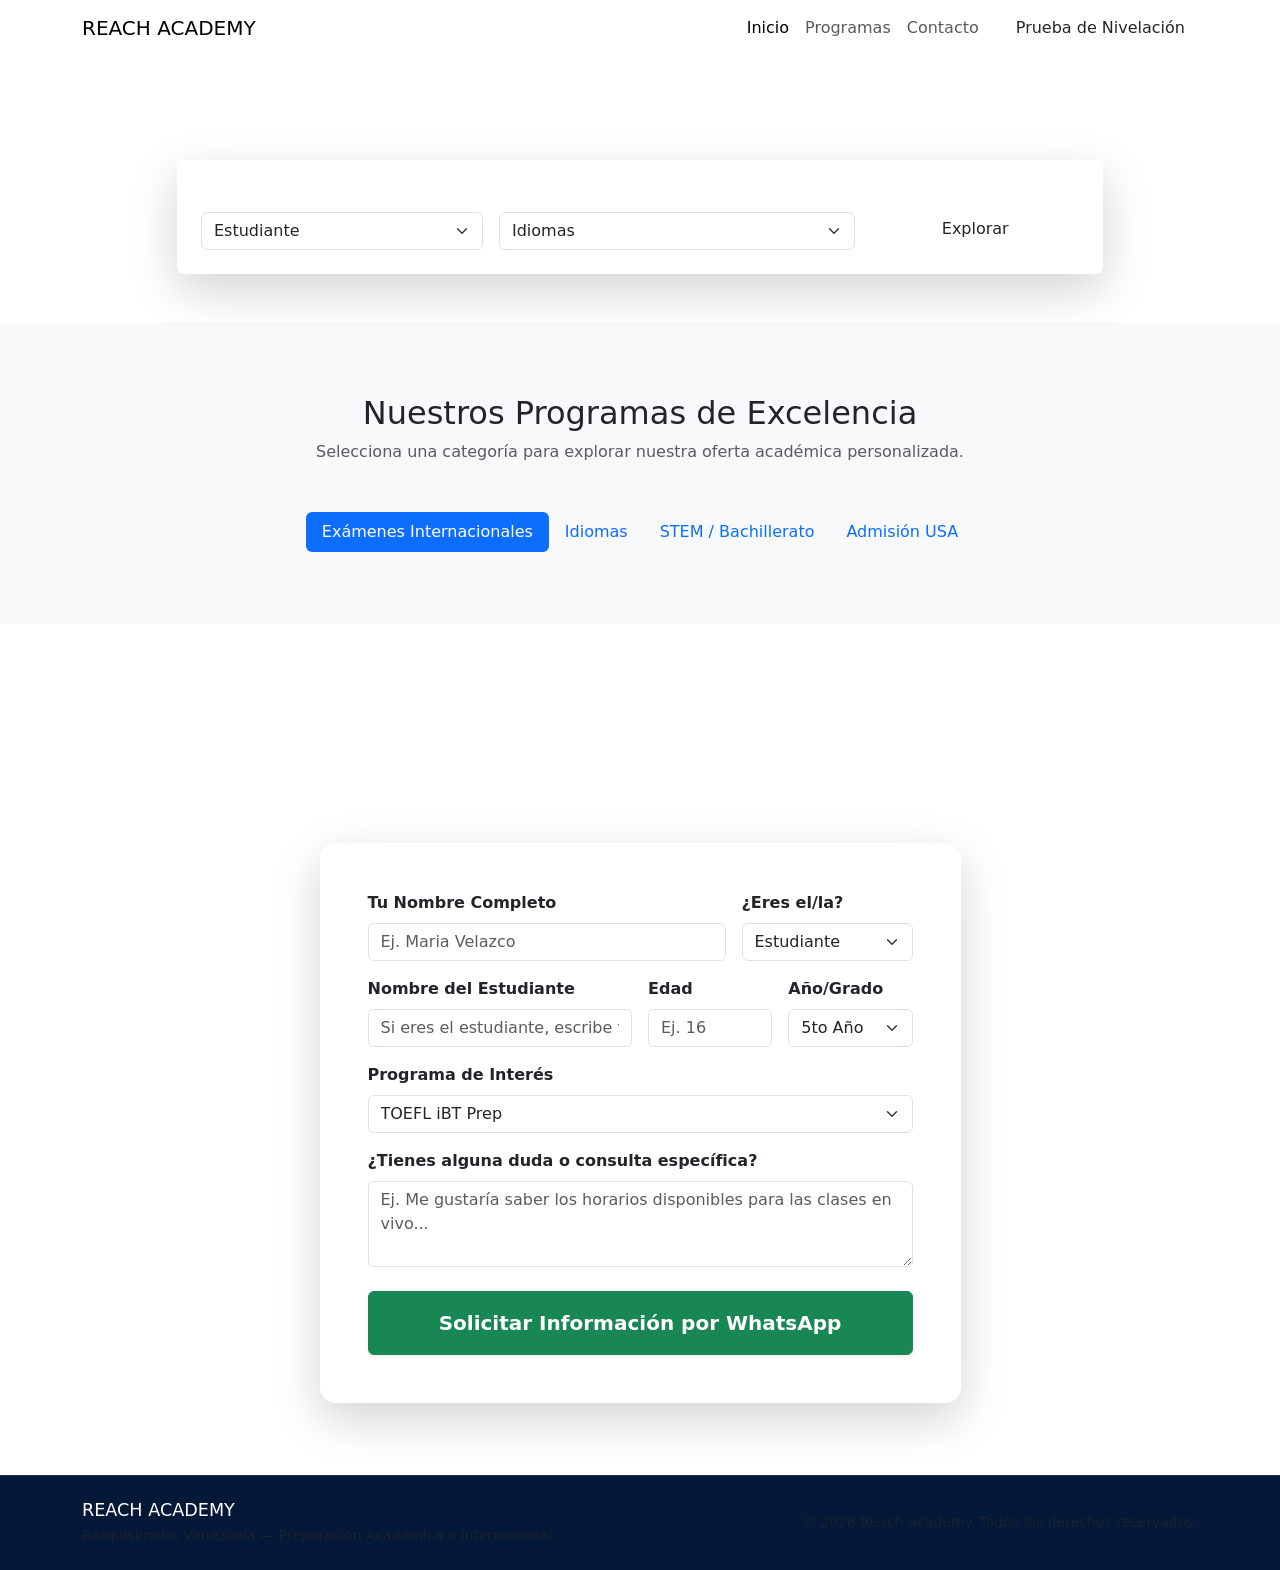
==== index.html @ 70767185 "feat: agrega footer institucional y conexion de formulario a whatsapp" ====
<!DOCTYPE html>
<html lang="es">
<head>
    <meta charset="UTF-8">
    <meta name="viewport" content="width=device-width, initial-scale=1.0">
    <title>Reach Academy | Preparación Académica e Internacional</title>
    
    <!-- Bootstrap -->
    <link href="https://cdn.jsdelivr.net/npm/bootstrap@5.3.2/dist/css/bootstrap.min.css" rel="stylesheet">
    
    <!-- Google Fonts: Cinzel, Inter, Lora -->
    <link rel="preconnect" href="https://fonts.googleapis.com">
    <link rel="preconnect" href="https://fonts.gstatic.com" crossorigin>
    <link href="https://fonts.googleapis.com/css2?family=Cinzel:wght@600;700&family=Inter:wght@400;500;600;700&family=Lora:ital@1&display=swap" rel="stylesheet">
    
    <!-- Estilos -->
    <link rel="stylesheet" href="css/styles.css">
</head>
<body>

    <!-- BARRA DE INICIO -->
    <nav class="navbar navbar-expand-lg fixed-top custom-navbar">
        <div class="container">
            <a class="navbar-brand brand-title" href="#">REACH ACADEMY</a>
            <button class="navbar-toggler" type="button" data-bs-toggle="collapse" data-bs-target="#navbarNav">
                <span class="navbar-toggler-icon"></span>
            </button>
            <div class="collapse navbar-collapse justify-content-end" id="navbarNav">
                <ul class="navbar-nav align-items-center">
                    <li class="nav-item"><a class="nav-link active" href="#inicio">Inicio</a></li>
                    <li class="nav-item"><a class="nav-link" href="#programas">Programas</a></li>
                    <li class="nav-item"><a class="nav-link" href="#contacto">Contacto</a></li>
                    <li class="nav-item ms-lg-3">
                        <a class="btn btn-reach-orange" href="#contacto">Prueba de Nivelación</a>
                    </li>
                </ul>
            </div>
        </div>
    </nav>
    <!-- BARRA DE INICIO FIN -->

    <header id="inicio" class="hero-section d-flex align-items-center justify-content-center text-center text-white">
        <div class="hero-overlay"></div>
        <div class="container position-relative z-1 my-auto py-5">
            <div class="row justify-content-center">
                <div class="col-lg-10">
                    <h1 class="hero-title mb-3">Helping you reach your goals</h1>
                    <p class="hero-subtitle mb-4">Preparación académica e internacional para tu éxito</p>
                    <div class="hero-search-bar p-3 p-md-4 rounded-3 shadow-lg">
                        <form class="row g-3 align-items-center justify-content-center">
                            <div class="col-12 col-md-4">
                                <label class="form-label text-start w-100 mb-1 fw-semibold text-lightSmall">Soy</label>
                                    <select id="selectPerfil" class="form-select custom-select">
                                        <option value="Estudiante" selected>Estudiante</option>
                                        <option value="Representante">Representante</option>
                                    </select>
                            </div>
                            <div class="col-12 col-md-5">
                                <label class="form-label text-start w-100 mb-1 fw-semibold text-lightSmall">y me interesa</label>
                                    <select id="selectInteres" class="form-select custom-select">
                                        <option value="Idiomas" selected>Idiomas</option>
                                        <option value="Tutorías Bachillerato">Tutorías Bachillerato</option>
                                        <option value="Preparación para Exámenes">Preparación para Exámenes</option>
                                        <option value="Admisión Universitaria">Admisión Universitaria</option>
                                    </select>
                            </div>
                            <div class="col-12 col-md-3 d-flex align-items-end">
                                <button type="button" id="btnExplorar" class="btn btn-reach-orange w-100 py-2 mt-md-4">Explorar
                                </button>
                            </div>
                        </form>
                    </div>
                </div>
            </div>
        </div>
    </header>
<!-- SECCIÓN PROGRAMAS Y CURSOS INICIO -->
<section id="programas" class="py-5 bg-light">
    <div class="container py-4">
        
        <!-- Encabezado de la Sección -->
        <div class="text-center mb-5">
            <h2 class="section-title">Nuestros Programas de Excelencia</h2>
            <p class="section-subtitle text-muted">Selecciona una categoría para explorar nuestra oferta académica personalizada.</p>
        </div>

        <!-- BARRA DE PESTAÑAS (TABS ESTILO PRINCETON REVIEW) -->
        <div class="d-flex justify-content-center mb-4">
            <ul class="nav nav-pills custom-tabs" id="programTabs" role="tablist">
                <li class="nav-item" role="presentation">
                    <button class="nav-link active" id="tab-examenes" data-category="examenes" type="button">
                        Exámenes Internacionales
                    </button>
                </li>
                <li class="nav-item" role="presentation">
                    <button class="nav-link" id="tab-idiomas" data-category="idiomas" type="button">
                        Idiomas
                    </button>
                </li>
                <li class="nav-item" role="presentation">
                    <button class="nav-link" id="tab-stem" data-category="stem" type="button">
                        STEM / Bachillerato
                    </button>
                </li>
                <li class="nav-item" role="presentation">
                    <button class="nav-link" id="tab-admisiones" data-category="admisiones" type="button">
                        Admisión USA
                    </button>
                </li>
            </ul>
        </div>
        <!-- FIN BARRA DE PESTAÑAS -->

        <!-- CONTENEDOR DE TARJETAS (CARDS GRID) -->
        <div class="row g-4 justify-content-center" id="coursesContainer">
            <!-- Aquí JavaScript inyectará dinámicamente las tarjetas de cursos -->
        </div>

    </div>
</section>
<!-- SECCIÓN PROGRAMAS Y CURSOS FIN -->
 <!-- SECCIÓN CONTACTO / PRE-INSCRIPCIÓN INICIO -->
<section id="contacto" class="py-5 text-white" style="background-color: var(--reach-navy);">
    <div class="container py-4">
        <div class="row justify-content-center">
            <div class="col-lg-8 text-center mb-4">
                <h2 class="section-title text-white">Solicita tu Prueba de Nivelación</h2>
                <p class="lead opacity-75">Déjanos tus datos y te contactaremos por WhatsApp con todos los detalles de la oferta académica.</p>
            </div>
        </div>

        <div class="row justify-content-center">
            <div class="col-lg-7">
                <form id="whatsappForm" class="p-4 p-md-5 rounded-4 shadow-lg bg-white text-dark">
    <!-- Fila 1: Nombre del Solicitante y Rol -->
    <div class="row g-3 mb-3">
        <div class="col-12 col-md-8">
            <label for="nombreContacto" class="form-label fw-bold">Tu Nombre Completo</label>
            <input type="text" class="form-control" id="nombreContacto" placeholder="Ej. Maria Velazco" required>
        </div>
        <div class="col-12 col-md-4">
            <label for="rolContacto" class="form-label fw-bold">¿Eres el/la?</label>
            <select class="form-select" id="rolContacto" required>
                <option value="Estudiante" selected>Estudiante</option>
                <option value="Representante">Representante</option>
            </select>
        </div>
    </div>

    <!-- Fila 2: Nombre del Estudiante (si aplica), Edad y Año de Bachillerato -->
    <div class="row g-3 mb-3">
        <div class="col-12 col-md-6">
            <label for="nombreEstudiante" class="form-label fw-bold">Nombre del Estudiante</label>
            <input type="text" class="form-control" id="nombreEstudiante" placeholder="Si eres el estudiante, escribe tu nombre de nuevo">
        </div>
        <div class="col-6 col-md-3">
            <label for="edadEstudiante" class="form-label fw-bold">Edad</label>
            <input type="number" class="form-control" id="edadEstudiante" placeholder="Ej. 16" min="10" max="99" required>
        </div>
        <div class="col-6 col-md-3">
            <label for="anoBachillerato" class="form-label fw-bold">Año/Grado</label>
            <select class="form-select" id="anoBachillerato" required>
                <option value="4to Año">4to Año</option>
                <option value="5to Año" selected>5to Año</option>
                <option value="Graduado/a">Graduado/a</option>
                <option value="Otro">Otro</option>
            </select>
        </div>
    </div>

    <!-- Fila 3: Programa de Interés -->
    <div class="mb-3">
        <label for="programaContacto" class="form-label fw-bold">Programa de Interés</label>
        <select class="form-select" id="programaContacto" required>
            <option value="TOEFL iBT Prep">TOEFL iBT Prep</option>
            <option value="Digital SAT Mastery">Digital SAT Mastery</option>
            <option value="Duolingo English Test (DET)">Duolingo English Test (DET)</option>
            <option value="Inglés Académico e Internacional">Inglés Académico e Internacional</option>
            <option value="Tutorías STEM & Bachillerato">Tutorías STEM & Bachillerato</option>
            <option value="Asesoría de Admisión Universitaria USA">Asesoría de Admisión Universitaria USA</option>
        </select>
    </div>

    <!-- Fila 4: Mensaje o Pregunta Adicional -->
    <div class="mb-4">
        <label for="mensajeContacto" class="form-label fw-bold">¿Tienes alguna duda o consulta específica?</label>
        <textarea class="form-control" id="mensajeContacto" rows="3" placeholder="Ej. Me gustaría saber los horarios disponibles para las clases en vivo..."></textarea>
    </div>

    <!-- Botón de Envío -->
    <button type="submit" class="btn btn-success w-100 py-3 fw-bold fs-5 shadow-sm">
        Solicitar Información por WhatsApp
    </button>
</form>
            </div>
        </div>
    </div>
</section>
<!-- SECCIÓN CONTACTO FIN -->
 <!-- FOOTER INICIO -->
<footer class="py-4 text-white text-center" style="background-color: #041838; border-top: 1px solid rgba(255, 255, 255, 0.1);">
    <div class="container">
        <div class="row align-items-center">
            <div class="col-md-6 text-md-start mb-3 mb-md-0">
                <h5 class="brand-title mb-1" style="font-size: 1.1rem;">REACH ACADEMY</h5>
                <p class="small text-muted mb-0">Barquisimeto, Venezuela — Preparación Académica e Internacional.</p>
            </div>
            <div class="col-md-6 text-md-end">
                <p class="small text-muted mb-0">&copy; 2026 Reach Academy. Todos los derechos reservados.</p>
            </div>
        </div>
    </div>
</footer>
<!-- FOOTER FIN -->
 
    <script src="https://cdn.jsdelivr.net/npm/bootstrap@5.3.2/dist/js/bootstrap.bundle.min.js"></script>
    <script src="js/data.js"></script>
</body>
</html>
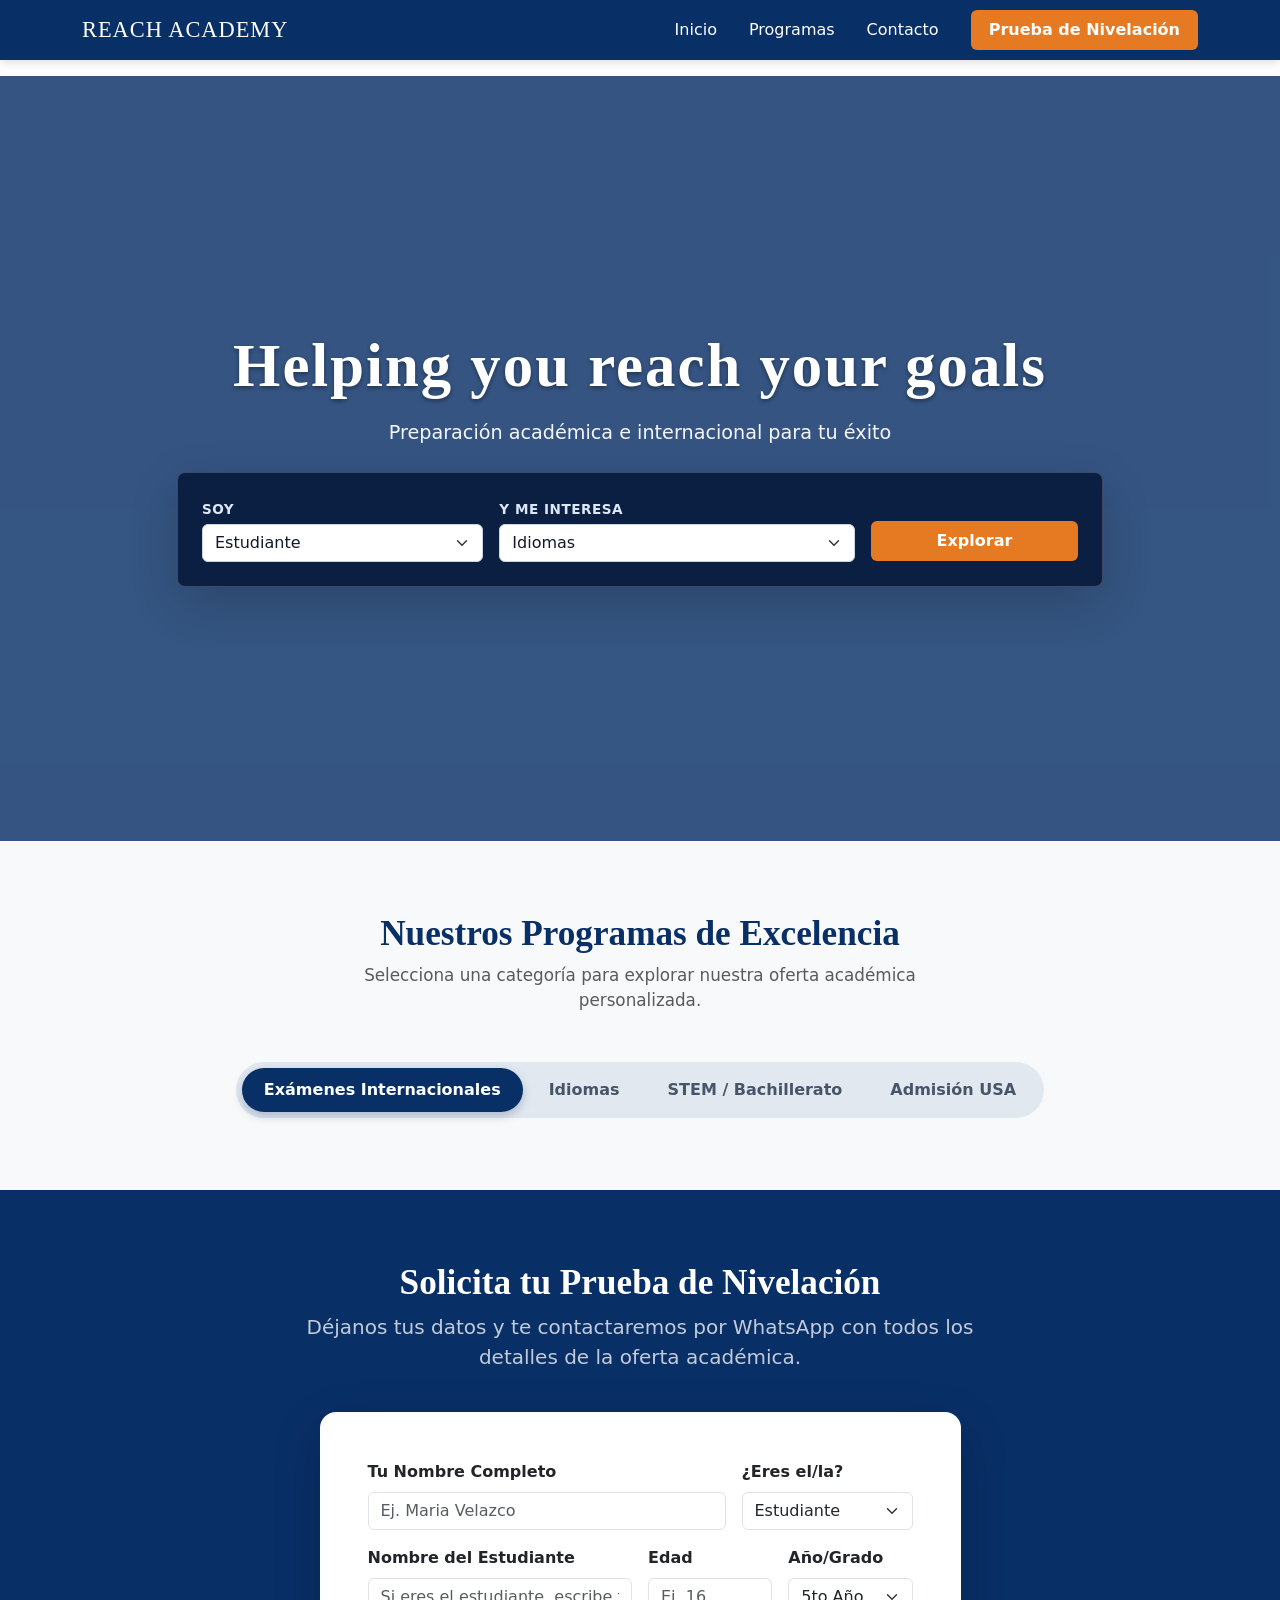
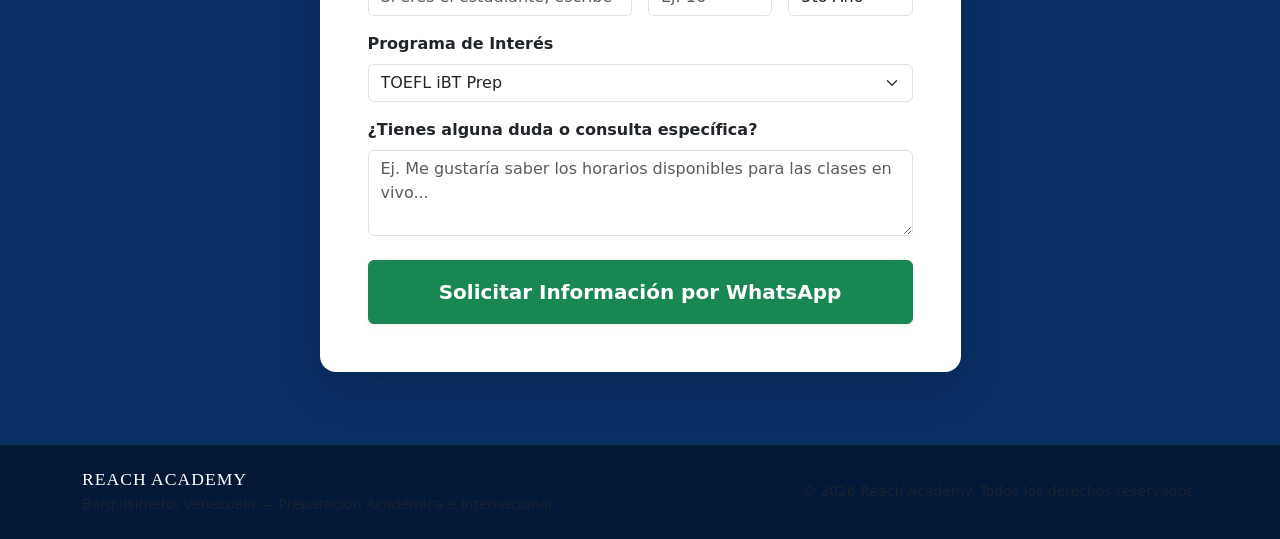
==== commit 818a6381: "fix: corrige ruta relativa de styles.css para github pages" ====
--- a/index.html
+++ b/index.html
@@ -14,7 +14,7 @@
     <link href="https://fonts.googleapis.com/css2?family=Cinzel:wght@600;700&family=Inter:wght@400;500;600;700&family=Lora:ital@1&display=swap" rel="stylesheet">
     
     <!-- Estilos -->
-    <link rel="stylesheet" href="css/styles.css">
+    <link rel="stylesheet" href="CSS/styles.css">
 </head>
 <body>
 
--- a/CSS/styles.css
+++ b/CSS/styles.css
@@ -0,0 +1,198 @@
+/* VARIABLES GLOBALES Y PALETA OFICIAL */
+:root {
+    --reach-navy: #092F67;
+    --reach-orange: #E67A22;
+    --reach-teal: #147E8B;
+    --reach-gold: #E0A526;
+    --bg-warm: #FAF6EF;
+    
+    --font-display: 'Cinzel', 'Times New Roman', serif;
+    --font-body: 'Inter', system-ui, sans-serif;
+    --font-accent: 'Lora', Georgia, serif;
+}
+
+body {
+    font-family: var(--font-body);
+    color: #111827;
+    background-color: #FFFFFF;
+    padding-top: 76px; /* Para desfasar el navbar fijo */
+}
+
+/* NAVBAR CUSTOM */
+.custom-navbar {
+    background-color: var(--reach-navy);
+    box-shadow: 0 2px 10px rgba(0,0,0,0.15);
+}
+
+.brand-title {
+    font-family: var(--font-display);
+    color: #FFFFFF !important;
+    font-size: 1.4rem;
+    letter-spacing: 1px;
+}
+
+.custom-navbar .nav-link {
+    color: #FFFFFF !important;
+    font-weight: 500;
+    margin: 0 8px;
+}
+
+.btn-reach-orange {
+    background-color: var(--reach-orange);
+    color: #FFFFFF;
+    font-weight: 600;
+    border: none;
+    padding: 8px 18px;
+    border-radius: 6px;
+    transition: background 0.3s ease;
+}
+
+.btn-reach-orange:hover {
+    background-color: #C56411;
+    color: #FFFFFF;
+}
+/* Contenedor principal con la imagen de fondo */
+.hero-section {
+    position: relative;
+    min-height: 85vh; /* Ocupa el 85% de la altura de la pantalla */
+    background: url('https://images.unsplash.com/photo-1541339907198-e08756dedf3f?q=80&w=1920') no-repeat center center/cover;
+    padding: 60px 0;
+}
+
+/* Capa azul translúcida para que resalte el texto */
+.hero-overlay {
+    position: absolute;
+    top: 0;
+    left: 0;
+    width: 100%;
+    height: 100%;
+    background: rgba(9, 47, 103, 0.82); /* Navy oficial (#092F67) con opacidad */
+    z-index: 0;
+}
+
+/* Estilos del Título Principal */
+.hero-title {
+    font-family: var(--font-display); /* Aplica la fuente Cinzel */
+    font-size: clamp(2.2rem, 5vw, 3.8rem);
+    font-weight: 700;
+    letter-spacing: 2px;
+    text-shadow: 0 2px 4px rgba(0,0,0,0.4);
+}
+
+/* Estilos del Subtítulo */
+.hero-subtitle {
+    font-size: 1.2rem;
+    max-width: 750px;
+    margin-left: auto;
+    margin-right: auto;
+    opacity: 0.95;
+}
+
+/* Caja de la barra flotante estilo UVA */
+.hero-search-bar {
+    background-color: rgba(6, 26, 58, 0.9); /* Azul marino muy oscuro */
+    border: 1px solid rgba(255, 255, 255, 0.2);
+    backdrop-filter: blur(8px); /* Efecto de cristal esmerilado */
+}
+
+/* Textos pequeños sobre los selectores */
+.text-lightSmall {
+    font-size: 0.85rem;
+    color: #DCE8F8;
+    text-transform: uppercase;
+    letter-spacing: 0.5px;
+}
+
+/* Selectores desplegables personalizados */
+.custom-select {
+    background-color: #FFFFFF;
+    border: 1px solid #CBD5E1;
+    color: #111827;
+    font-weight: 500;
+}
+
+.custom-select:focus {
+    border-color: var(--reach-orange);
+    box-shadow: 0 0 0 0.25rem rgba(230, 122, 34, 0.25);
+}
+/*ESTILOS PARA SECCION DE PROGRAMAS Y CURSOS*/
+.section-title {
+    font-family: var(--font-display);
+    color: var(--reach-navy);
+    font-weight: 700;
+    font-size: 2.2rem;
+}
+
+.section-subtitle {
+    font-size: 1.05rem;
+    max-width: 600px;
+    margin: 0 auto;
+}
+
+/* Custom Pills / Tabs */
+.custom-tabs {
+    background-color: #E2E8F0;
+    padding: 6px;
+    border-radius: 50px;
+    gap: 4px;
+}
+
+.custom-tabs .nav-link {
+    color: #475569;
+    font-weight: 600;
+    border-radius: 50px;
+    padding: 10px 22px;
+    transition: all 0.3s ease;
+}
+
+.custom-tabs .nav-link.active {
+    background-color: var(--reach-navy);
+    color: #FFFFFF;
+    box-shadow: 0 4px 10px rgba(9, 47, 103, 0.25);
+}
+
+/* Tarjetas de Curso (Course Cards) */
+.course-card {
+    background-color: #FFFFFF;
+    border: 1px solid #E2E8F0;
+    border-radius: 16px;
+    transition: transform 0.3s ease, box-shadow 0.3s ease;
+    height: 100%;
+}
+
+.course-card:hover {
+    transform: translateY(-6px);
+    box-shadow: 0 12px 24px rgba(0, 0, 0, 0.08);
+}
+
+/* Badges / Etiquetas */
+.badge-live {
+    background-color: #E8F5E9;
+    color: var(--reach-teal);
+    font-size: 0.75rem;
+    font-weight: 700;
+    padding: 6px 12px;
+    border-radius: 20px;
+}
+
+.badge-popular {
+    background-color: var(--reach-navy);
+    color: var(--reach-gold);
+    font-size: 0.75rem;
+    font-weight: 700;
+    padding: 6px 12px;
+    border-radius: 20px;
+}
+
+.btn-outline-reach {
+    border: 2px solid var(--reach-navy);
+    color: var(--reach-navy);
+    font-weight: 600;
+    border-radius: 8px;
+    transition: all 0.3s ease;
+}
+
+.btn-outline-reach:hover {
+    background-color: var(--reach-navy);
+    color: #FFFFFF;
+}
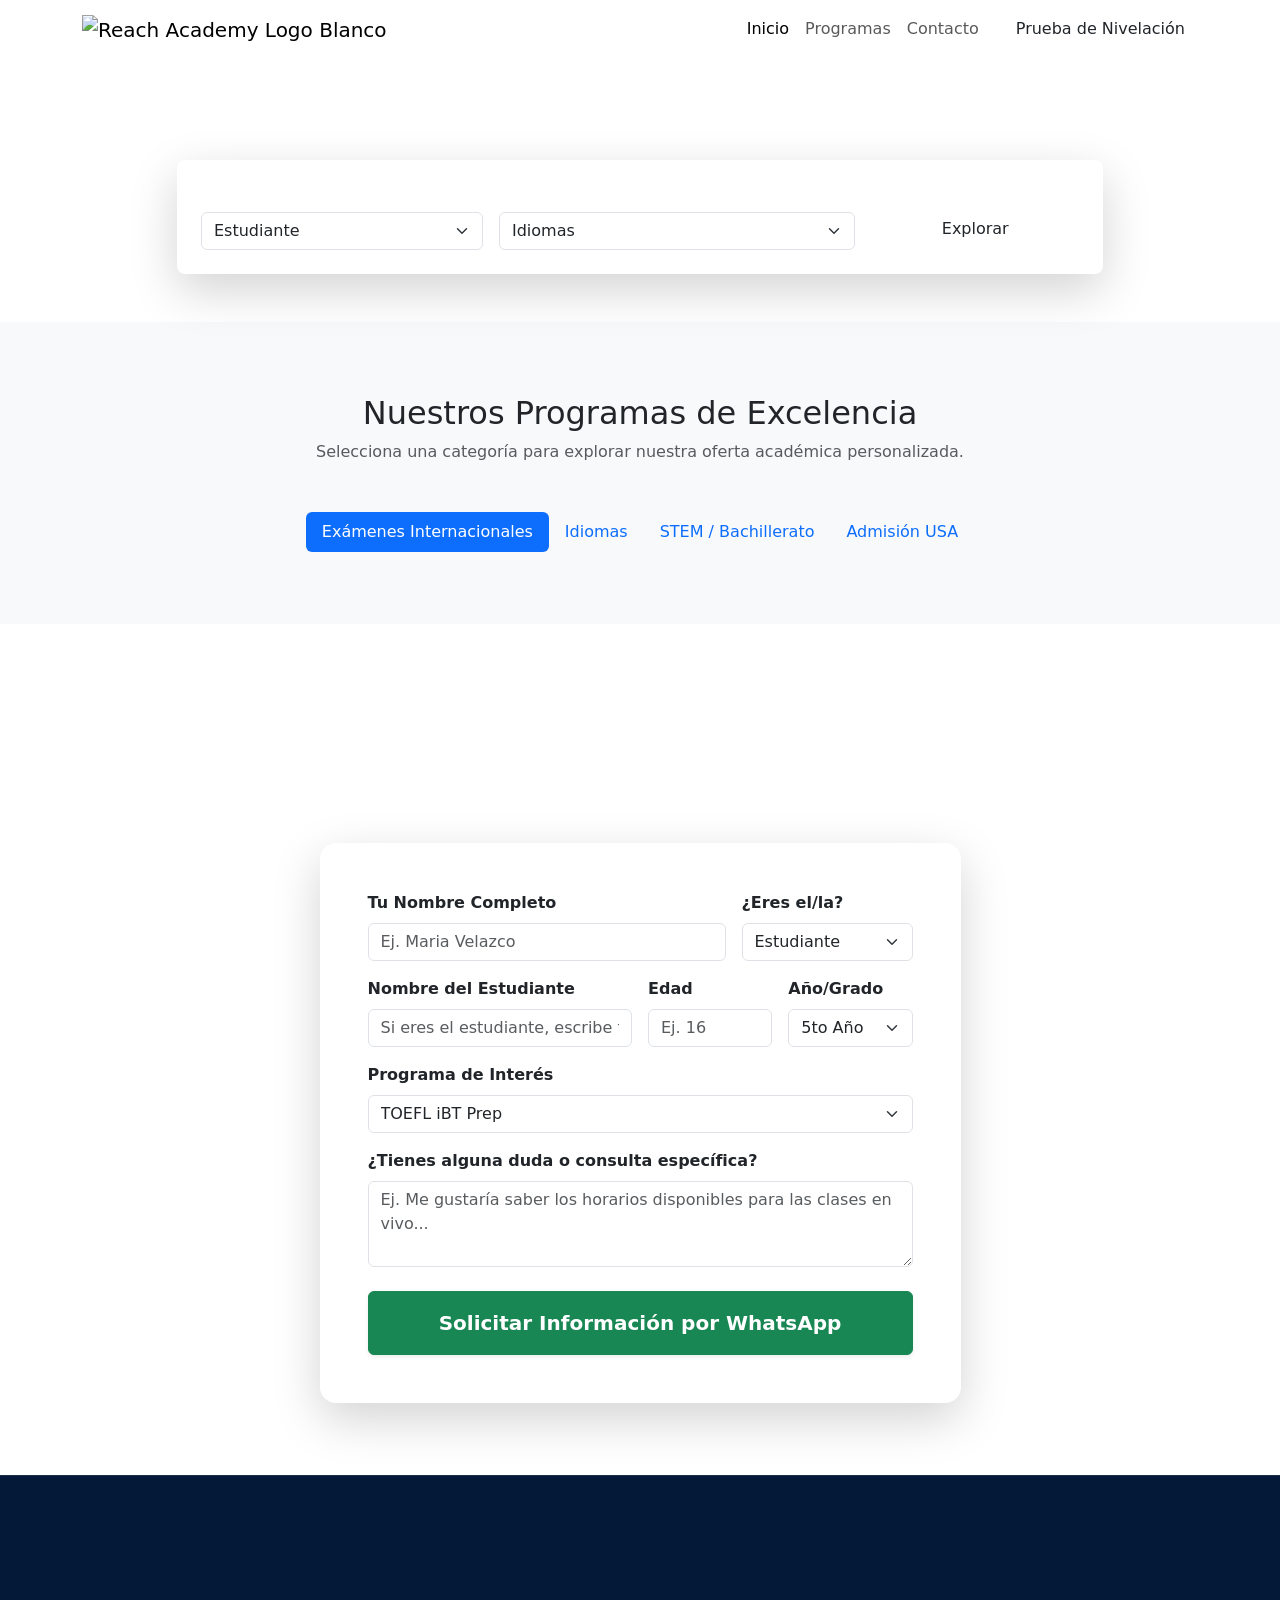
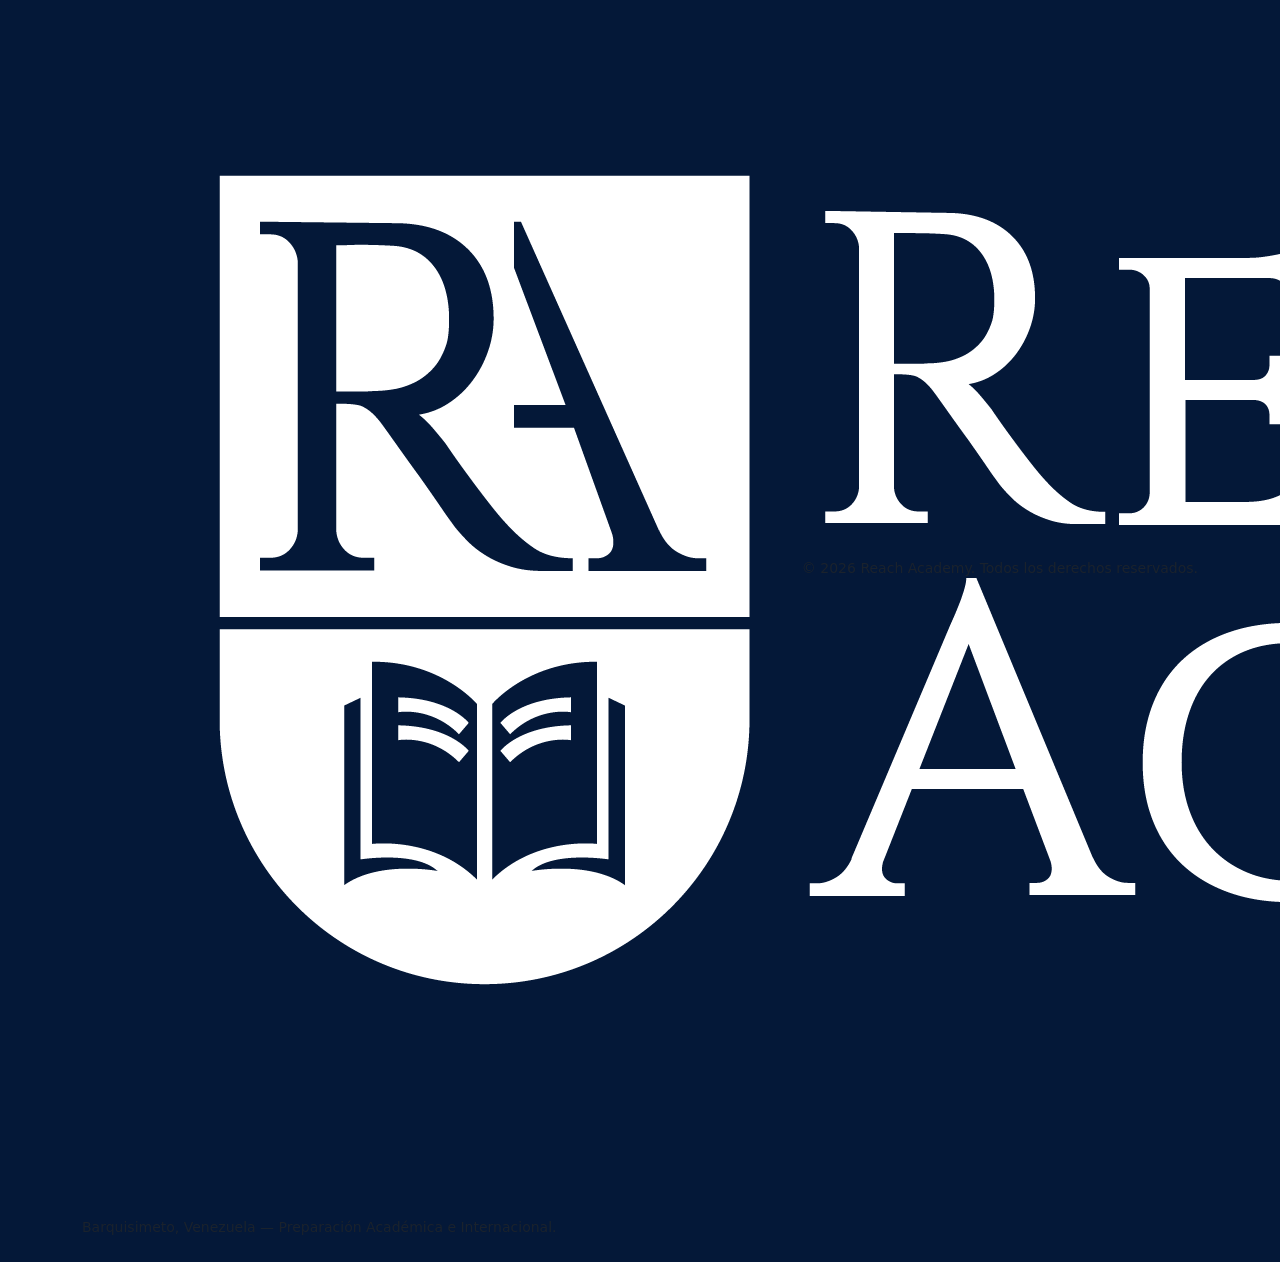
==== commit 2c0c06ef: "feat: agrega logo oficial, navbar translucida estilo uva y contraste en footer" ====
--- a/index.html
+++ b/index.html
@@ -3,7 +3,7 @@
 <head>
     <meta charset="UTF-8">
     <meta name="viewport" content="width=device-width, initial-scale=1.0">
-    <title>Reach Academy | Preparación Académica e Internacional</title>
+    <title>Reach Academy | Centro de Excelencia Académica</title>
     
     <!-- Bootstrap -->
     <link href="https://cdn.jsdelivr.net/npm/bootstrap@5.3.2/dist/css/bootstrap.min.css" rel="stylesheet">
@@ -14,14 +14,16 @@
     <link href="https://fonts.googleapis.com/css2?family=Cinzel:wght@600;700&family=Inter:wght@400;500;600;700&family=Lora:ital@1&display=swap" rel="stylesheet">
     
     <!-- Estilos -->
-    <link rel="stylesheet" href="CSS/styles.css">
+    <link rel="stylesheet" href="css/styles.css">
 </head>
 <body>
 
     <!-- BARRA DE INICIO -->
     <nav class="navbar navbar-expand-lg fixed-top custom-navbar">
         <div class="container">
-            <a class="navbar-brand brand-title" href="#">REACH ACADEMY</a>
+            <a class="navbar-brand" href="#">
+                <img src="img/Logo blanco.png" alt="Reach Academy Logo Blanco" class="nav-logo">
+            </a>
             <button class="navbar-toggler" type="button" data-bs-toggle="collapse" data-bs-target="#navbarNav">
                 <span class="navbar-toggler-icon"></span>
             </button>
@@ -202,7 +204,7 @@
     <div class="container">
         <div class="row align-items-center">
             <div class="col-md-6 text-md-start mb-3 mb-md-0">
-                <h5 class="brand-title mb-1" style="font-size: 1.1rem;">REACH ACADEMY</h5>
+                <img src="img/Logo Blanco.png" alt="Reach Academy Logo Blanco" class="footer-logo mb-2">
                 <p class="small text-muted mb-0">Barquisimeto, Venezuela — Preparación Académica e Internacional.</p>
             </div>
             <div class="col-md-6 text-md-end">
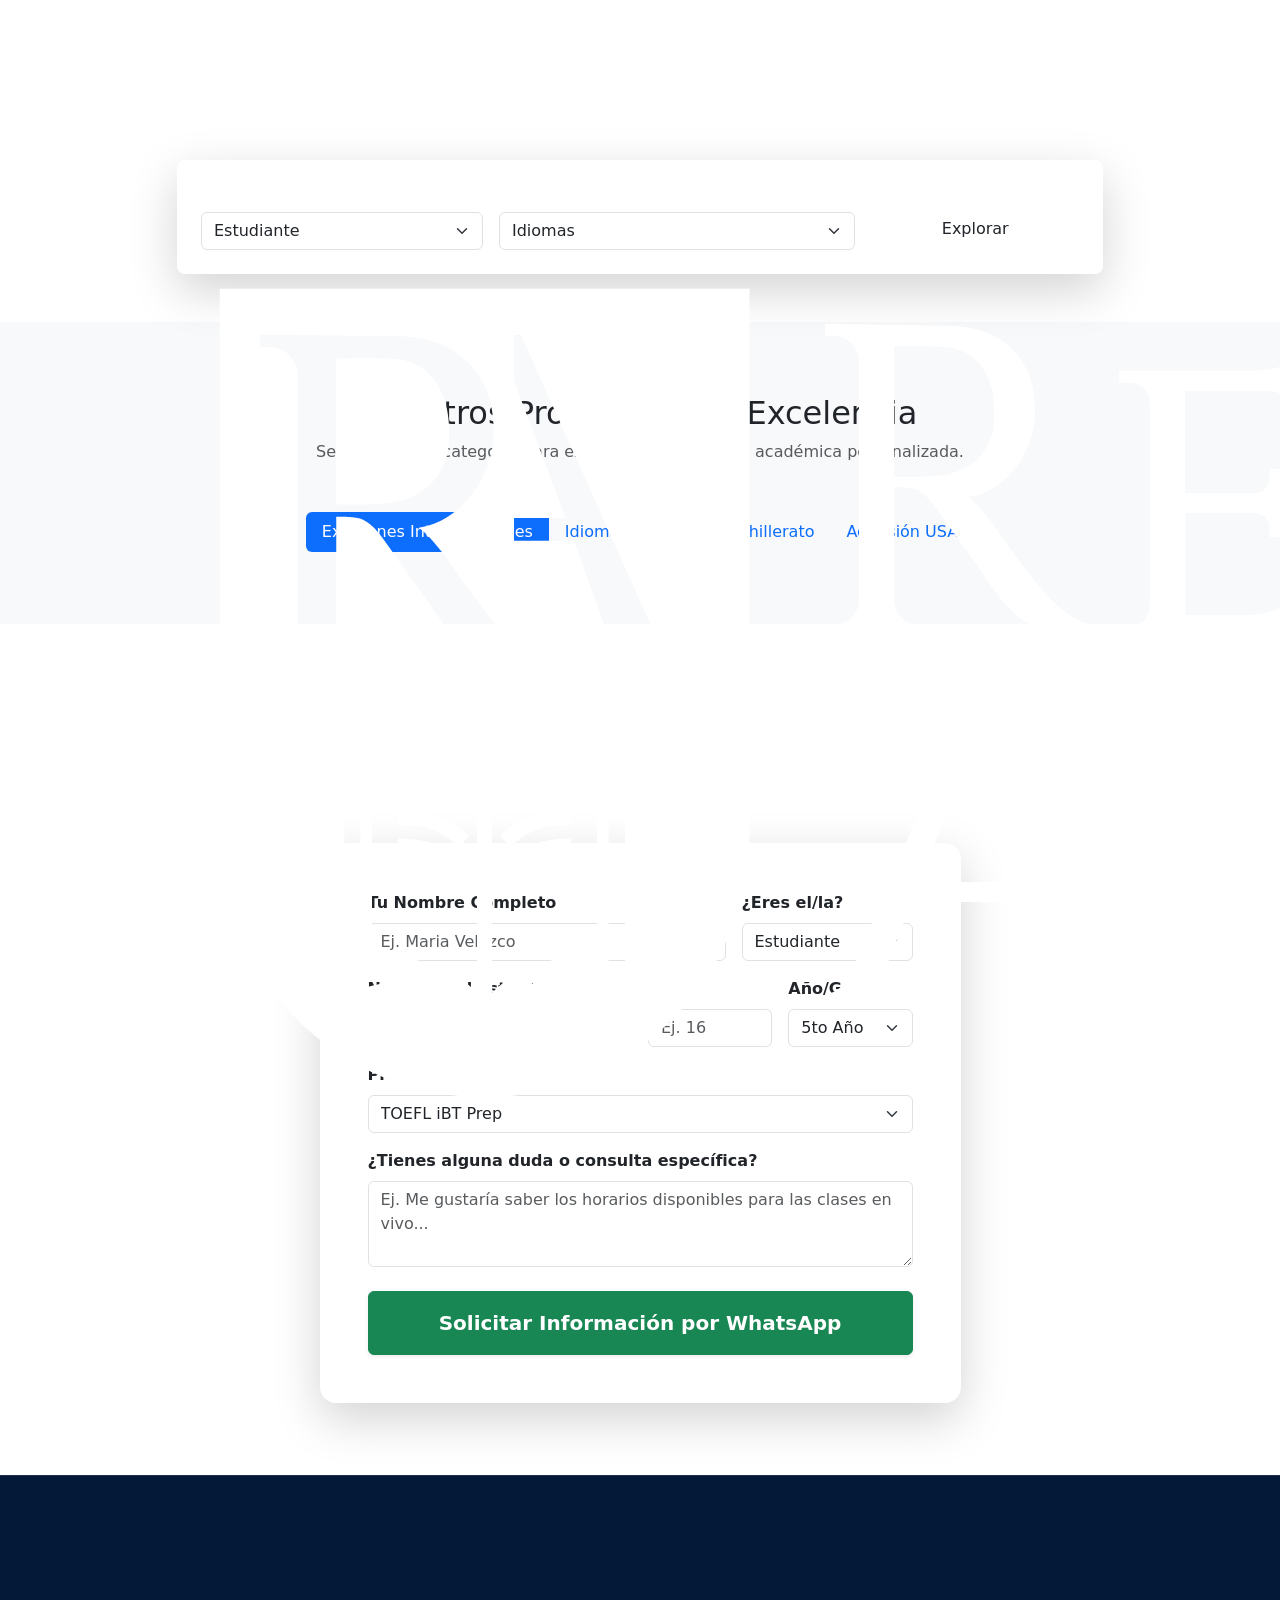
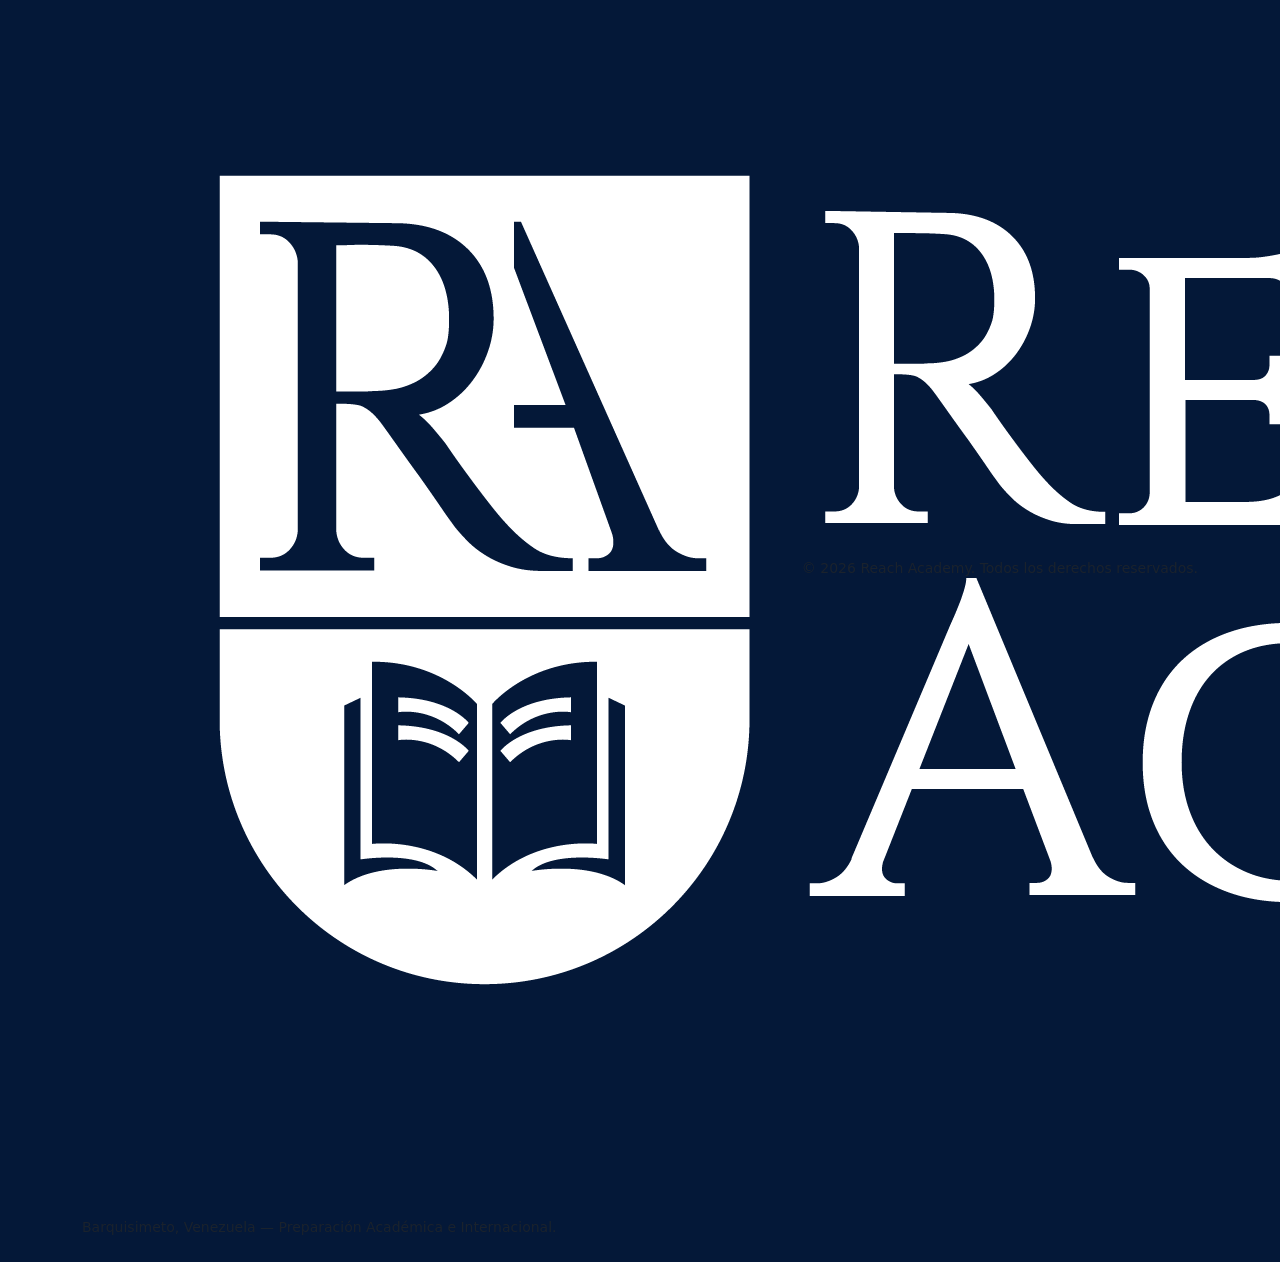
==== commit 04d29bed: "fix: normaliza nombre de logo a minusculas y ajusta dimensiones de nav-logo" ====
--- a/index.html
+++ b/index.html
@@ -22,7 +22,7 @@
     <nav class="navbar navbar-expand-lg fixed-top custom-navbar">
         <div class="container">
             <a class="navbar-brand" href="#">
-                <img src="img/Logo blanco.png" alt="Reach Academy Logo Blanco" class="nav-logo">
+                <img src="img/logo-blanco.png" alt="Reach Academy Logo Blanco" class="nav-logo">
             </a>
             <button class="navbar-toggler" type="button" data-bs-toggle="collapse" data-bs-target="#navbarNav">
                 <span class="navbar-toggler-icon"></span>
@@ -204,7 +204,7 @@
     <div class="container">
         <div class="row align-items-center">
             <div class="col-md-6 text-md-start mb-3 mb-md-0">
-                <img src="img/Logo Blanco.png" alt="Reach Academy Logo Blanco" class="footer-logo mb-2">
+                <img src="img/logo-blanco.png" alt="Reach Academy Logo Blanco" class="footer-logo mb-2">
                 <p class="small text-muted mb-0">Barquisimeto, Venezuela — Preparación Académica e Internacional.</p>
             </div>
             <div class="col-md-6 text-md-end">
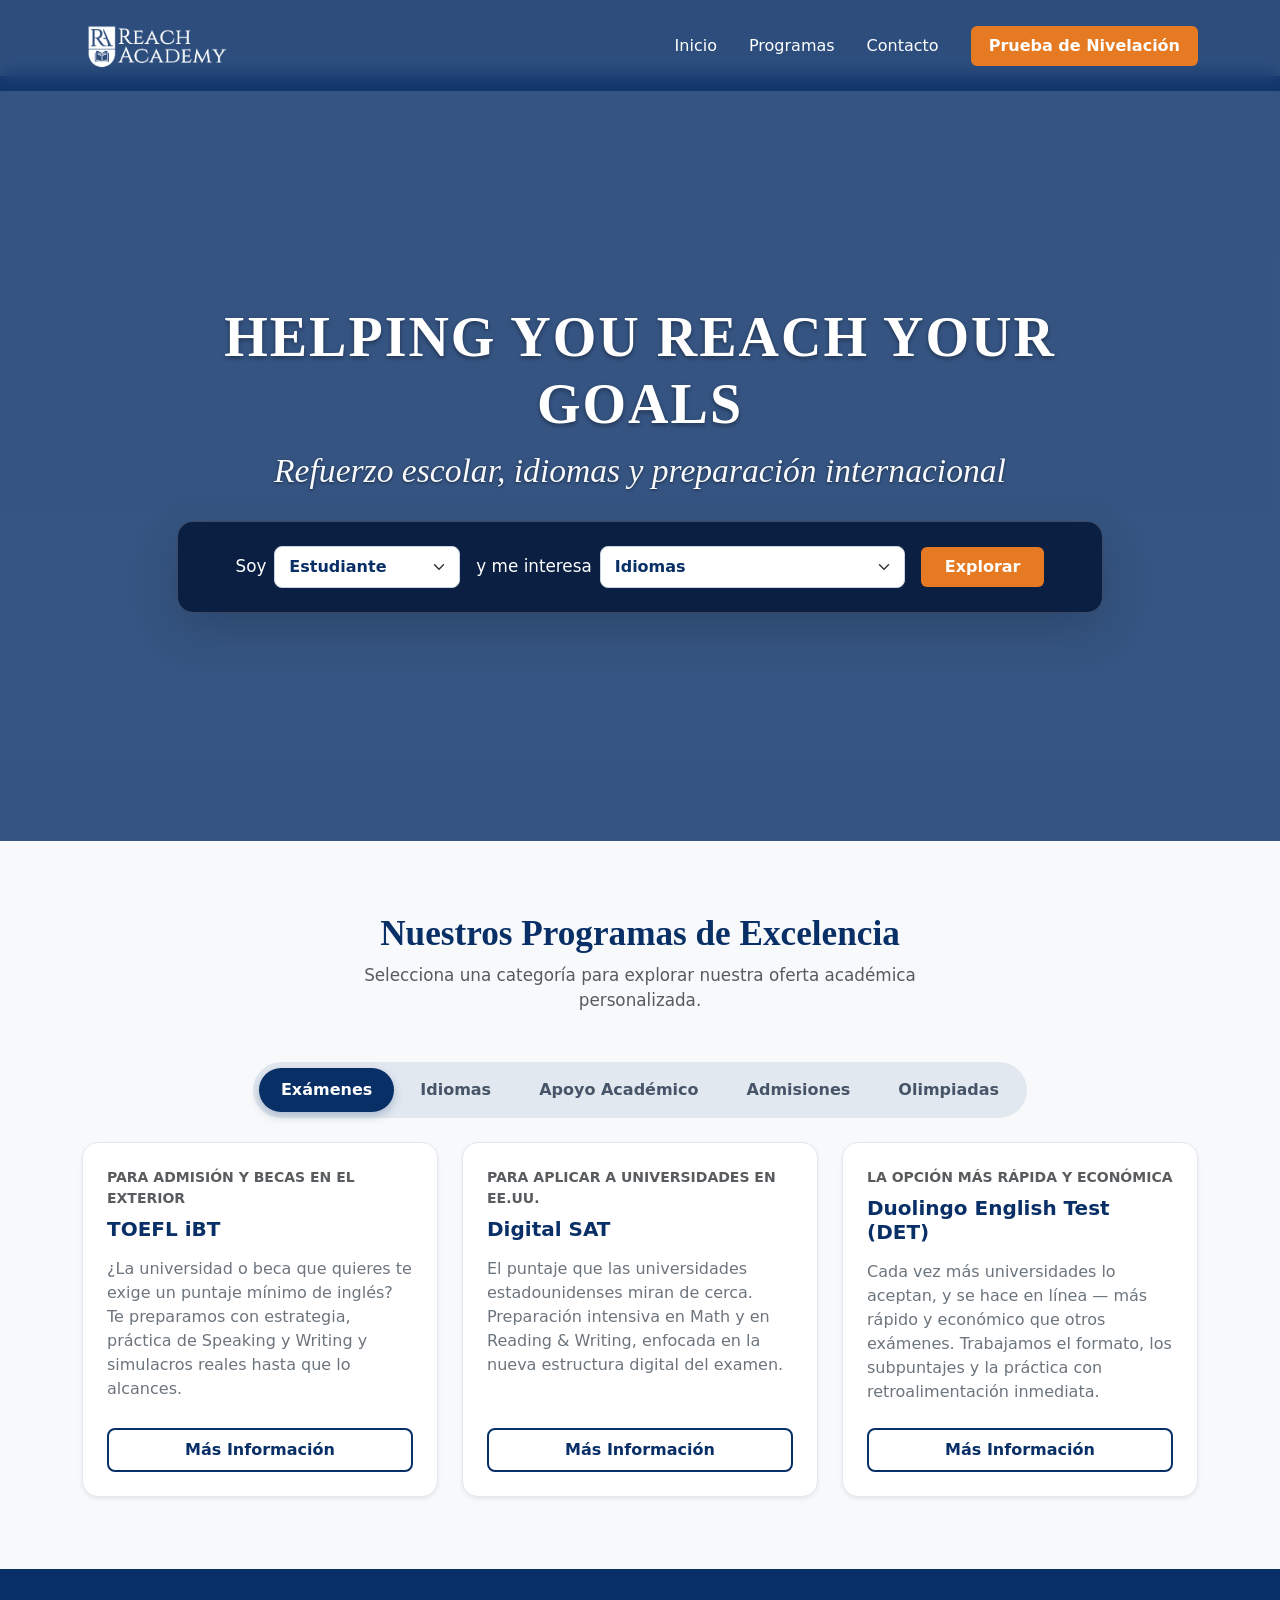
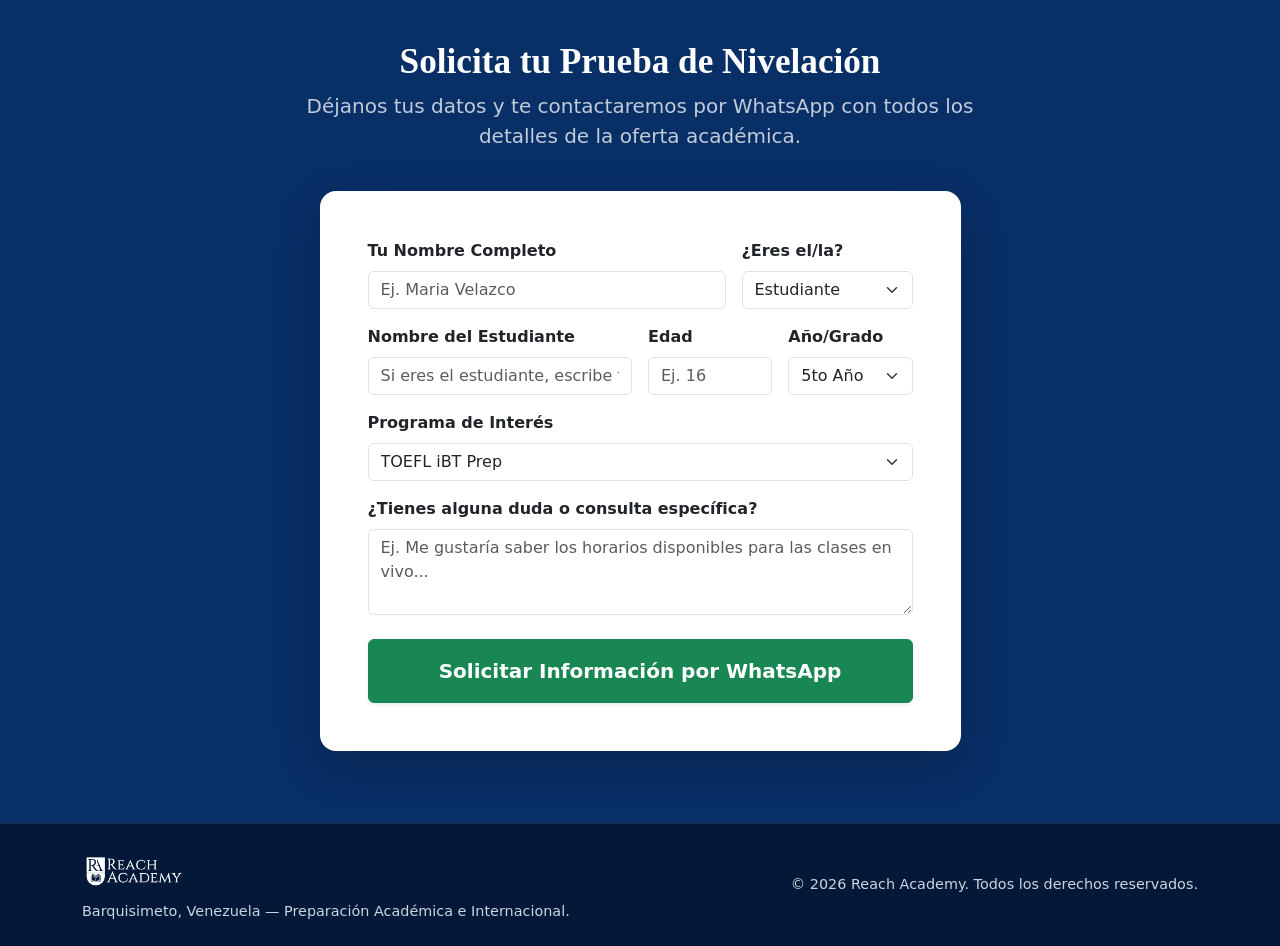
==== commit 1eb55bc9: "feat: actualiza catalogo de cursos, pestana olimpiadas y formulario whatsapp" ====
--- a/index.html
+++ b/index.html
@@ -46,32 +46,39 @@
         <div class="container position-relative z-1 my-auto py-5">
             <div class="row justify-content-center">
                 <div class="col-lg-10">
-                    <h1 class="hero-title mb-3">Helping you reach your goals</h1>
-                    <p class="hero-subtitle mb-4">Preparación académica e internacional para tu éxito</p>
-                    <div class="hero-search-bar p-3 p-md-4 rounded-3 shadow-lg">
-                        <form class="row g-3 align-items-center justify-content-center">
-                            <div class="col-12 col-md-4">
-                                <label class="form-label text-start w-100 mb-1 fw-semibold text-lightSmall">Soy</label>
-                                    <select id="selectPerfil" class="form-select custom-select">
-                                        <option value="Estudiante" selected>Estudiante</option>
-                                        <option value="Representante">Representante</option>
-                                    </select>
-                            </div>
-                            <div class="col-12 col-md-5">
-                                <label class="form-label text-start w-100 mb-1 fw-semibold text-lightSmall">y me interesa</label>
-                                    <select id="selectInteres" class="form-select custom-select">
-                                        <option value="Idiomas" selected>Idiomas</option>
-                                        <option value="Tutorías Bachillerato">Tutorías Bachillerato</option>
-                                        <option value="Preparación para Exámenes">Preparación para Exámenes</option>
-                                        <option value="Admisión Universitaria">Admisión Universitaria</option>
-                                    </select>
-                            </div>
-                            <div class="col-12 col-md-3 d-flex align-items-end">
-                                <button type="button" id="btnExplorar" class="btn btn-reach-orange w-100 py-2 mt-md-4">Explorar
-                                </button>
-                            </div>
-                        </form>
-                    </div>
+                    <h1 class="hero-title mb-2">Helping you reach your goals</h1>
+<p class="hero-subtitle-script mb-4">Refuerzo escolar, idiomas y preparación internacional</p>
+                    <div class="hero-search-bar p-3 p-md-4 rounded-4 shadow-lg">
+    <form class="row g-3 align-items-center justify-content-center">
+        <!-- Parte 1: Texto + Select Perfil -->
+        <div class="col-12 col-lg-auto d-flex align-items-center justify-content-center gap-2">
+            <span class="hero-sentence-text">Soy</span>
+            <select id="selectPerfil" class="form-select custom-select-inline">
+                <option value="Estudiante" selected>Estudiante</option>
+                <option value="Representante">Representante</option>
+            </select>
+        </div>
+
+        <!-- Parte 2: Texto + Select Interés -->
+        <div class="col-12 col-lg-auto d-flex align-items-center justify-content-center gap-2">
+            <span class="hero-sentence-text">y me interesa</span>
+            <select id="selectInteres" class="form-select custom-select-inline">
+                <option value="Idiomas" selected>Idiomas</option>
+                <option value="Refuerzo Escolar">Refuerzo Escolar</option>
+                <option value="Preparación para Exámenes">Preparación para Exámenes</option>
+                <option value="Admisión Universitaria">Admisión Universitaria</option>
+                <option value="Olimpiadas de Matemáticas">Olimpiadas de Matemáticas</option>
+            </select>
+        </div>
+
+        <!-- Parte 3: Botón de Acción -->
+        <div class="col-12 col-lg-auto text-center">
+            <button type="button" id="btnExplorar" class="btn btn-reach-orange px-4 py-2">
+                Explorar
+            </button>
+        </div>
+    </form>
+</div>
                 </div>
             </div>
         </div>
@@ -86,37 +93,22 @@
             <p class="section-subtitle text-muted">Selecciona una categoría para explorar nuestra oferta académica personalizada.</p>
         </div>
 
-        <!-- BARRA DE PESTAÑAS (TABS ESTILO PRINCETON REVIEW) -->
+        <!-- BARRA DE PESTAÑAS -->
         <div class="d-flex justify-content-center mb-4">
-            <ul class="nav nav-pills custom-tabs" id="programTabs" role="tablist">
-                <li class="nav-item" role="presentation">
-                    <button class="nav-link active" id="tab-examenes" data-category="examenes" type="button">
-                        Exámenes Internacionales
-                    </button>
-                </li>
-                <li class="nav-item" role="presentation">
-                    <button class="nav-link" id="tab-idiomas" data-category="idiomas" type="button">
-                        Idiomas
-                    </button>
-                </li>
-                <li class="nav-item" role="presentation">
-                    <button class="nav-link" id="tab-stem" data-category="stem" type="button">
-                        STEM / Bachillerato
-                    </button>
-                </li>
-                <li class="nav-item" role="presentation">
-                    <button class="nav-link" id="tab-admisiones" data-category="admisiones" type="button">
-                        Admisión USA
-                    </button>
-                </li>
-            </ul>
+            <div class="nav nav-pills custom-tabs" id="programTabs">
+                <button class="nav-link active" data-category="examenes">Exámenes</button>
+                <button class="nav-link" data-category="idiomas">Idiomas</button>
+                <button class="nav-link" data-category="stem">Apoyo Académico</button>
+                <button class="nav-link" data-category="admisiones">Admisiones</button>
+                <button class="nav-link" data-category="olimpiadas">Olimpiadas</button>
+            </div>
         </div>
         <!-- FIN BARRA DE PESTAÑAS -->
 
         <!-- CONTENEDOR DE TARJETAS (CARDS GRID) -->
-        <div class="row g-4 justify-content-center" id="coursesContainer">
-            <!-- Aquí JavaScript inyectará dinámicamente las tarjetas de cursos -->
-        </div>
+       <div class="row g-4" id="coursesContainer">
+    <!-- Aquí JavaScript insertará las tarjetas automáticamente -->
+</div>
 
     </div>
 </section>
@@ -171,17 +163,18 @@
     </div>
 
     <!-- Fila 3: Programa de Interés -->
-    <div class="mb-3">
-        <label for="programaContacto" class="form-label fw-bold">Programa de Interés</label>
-        <select class="form-select" id="programaContacto" required>
-            <option value="TOEFL iBT Prep">TOEFL iBT Prep</option>
-            <option value="Digital SAT Mastery">Digital SAT Mastery</option>
-            <option value="Duolingo English Test (DET)">Duolingo English Test (DET)</option>
-            <option value="Inglés Académico e Internacional">Inglés Académico e Internacional</option>
-            <option value="Tutorías STEM & Bachillerato">Tutorías STEM & Bachillerato</option>
-            <option value="Asesoría de Admisión Universitaria USA">Asesoría de Admisión Universitaria USA</option>
-        </select>
-    </div>
+<div class="mb-3">
+    <label for="programaContacto" class="form-label fw-bold">Programa de Interés</label>
+    <select class="form-select" id="programaContacto" required>
+        <option value="TOEFL iBT Prep">TOEFL iBT Prep</option>
+        <option value="Digital SAT Mastery">Digital SAT Mastery</option>
+        <option value="Duolingo English Test (DET)">Duolingo English Test (DET)</option>
+        <option value="Inglés Académico e Internacional">Inglés Académico e Internacional</option>
+        <option value="Tutorías STEM & Bachillerato">Tutorías STEM & Bachillerato</option>
+        <option value="Asesoría de Admisión Universitaria USA">Asesoría de Admisión Universitaria USA</option>
+        <option value="Olimpiadas de Matemáticas">Olimpiadas de Matemáticas</option>
+    </select>
+</div>
 
     <!-- Fila 4: Mensaje o Pregunta Adicional -->
     <div class="mb-4">
--- a/css/styles.css
+++ b/css/styles.css
@@ -0,0 +1,278 @@
+/* VARIABLES GLOBALES Y PALETA OFICIAL */
+:root {
+    --reach-navy: #092F67;
+    --reach-orange: #E67A22;
+    --reach-teal: #147E8B;
+    --reach-gold: #E0A526;
+    --bg-warm: #FAF6EF;
+    
+    --font-display: 'Cinzel', 'Times New Roman', serif;
+    --font-body: 'Inter', system-ui, sans-serif;
+    --font-accent: 'Lora', Georgia, serif;
+}
+
+body {
+    font-family: var(--font-body);
+    color: #111827;
+    background-color: #FFFFFF;
+    padding-top: 76px; /* Para desfasar el navbar fijo */
+}
+
+/* NAVBAR CUSTOM */
+.custom-navbar {
+    background-color: rgba(9, 47, 103, 0.75) !important; /* Azul marino oficial con 85% de opacidad */
+    backdrop-filter: blur(10px); /* Aplica el desenfoque de fondo tipo cristal */
+    -webkit-backdrop-filter: blur(10px); /* Compatibilidad con Safari */
+    border-bottom: 1px solid rgba(255, 255, 255, 0.15); /* Sutil línea divisoria */
+    transition: all 0.3s ease;
+}
+
+.brand-title {
+    font-family: var(--font-display);
+    color: #FFFFFF !important;
+    font-size: 1.4rem;
+    letter-spacing: 1px;
+}
+
+.custom-navbar .nav-link {
+    color: #FFFFFF !important;
+    font-weight: 500;
+    margin: 0 8px;
+}
+
+.btn-reach-orange {
+    background-color: var(--reach-orange);
+    color: #FFFFFF;
+    font-weight: 600;
+    border: none;
+    padding: 8px 18px;
+    border-radius: 6px;
+    transition: background 0.3s ease;
+}
+
+.btn-reach-orange:hover {
+    background-color: #C56411;
+    color: #FFFFFF;
+}
+/* Contenedor principal con la imagen de fondo */
+.hero-section {
+    position: relative;
+    min-height: 85vh; /* Ocupa el 85% de la altura de la pantalla */
+    background: url('https://images.unsplash.com/photo-1541339907198-e08756dedf3f?q=80&w=1920') no-repeat center center/cover;
+    padding: 60px 0;
+}
+
+/* Capa azul translúcida para que resalte el texto */
+.hero-overlay {
+    position: absolute;
+    top: 0;
+    left: 0;
+    width: 100%;
+    height: 100%;
+    background: rgba(9, 47, 103, 0.82); /* Navy oficial (#092F67) con opacidad */
+    z-index: 0;
+}
+
+/* Estilos del Título Principal */
+.hero-title {
+    font-family: var(--font-display); /* Aplica la fuente Cinzel */
+    font-size: clamp(2.2rem, 5vw, 3.8rem);
+    font-weight: 700;
+    letter-spacing: 2px;
+    text-shadow: 0 2px 4px rgba(0,0,0,0.4);
+}
+
+/* Estilos del Subtítulo */
+.hero-subtitle {
+    font-size: 1.2rem;
+    max-width: 750px;
+    margin-left: auto;
+    margin-right: auto;
+    opacity: 0.95;
+}
+
+/* Caja de la barra flotante estilo UVA */
+.hero-search-bar {
+    background-color: rgba(6, 26, 58, 0.9); /* Azul marino muy oscuro */
+    border: 1px solid rgba(255, 255, 255, 0.2);
+    backdrop-filter: blur(8px); /* Efecto de cristal esmerilado */
+}
+
+/* Textos pequeños sobre los selectores */
+.text-lightSmall {
+    font-size: 0.85rem;
+    color: #DCE8F8;
+    text-transform: uppercase;
+    letter-spacing: 0.5px;
+}
+
+/* Selectores desplegables personalizados */
+.custom-select {
+    background-color: #FFFFFF;
+    border: 1px solid #CBD5E1;
+    color: #111827;
+    font-weight: 500;
+}
+
+.custom-select:focus {
+    border-color: var(--reach-orange);
+    box-shadow: 0 0 0 0.25rem rgba(230, 122, 34, 0.25);
+}
+/*ESTILOS PARA SECCION DE PROGRAMAS Y CURSOS*/
+.section-title {
+    font-family: var(--font-display);
+    color: var(--reach-navy);
+    font-weight: 700;
+    font-size: 2.2rem;
+}
+
+.section-subtitle {
+    font-size: 1.05rem;
+    max-width: 600px;
+    margin: 0 auto;
+}
+
+/* Custom Pills / Tabs */
+.custom-tabs {
+    background-color: #E2E8F0;
+    padding: 6px;
+    border-radius: 50px;
+    gap: 4px;
+}
+
+.custom-tabs .nav-link {
+    color: #475569;
+    font-weight: 600;
+    border-radius: 50px;
+    padding: 10px 22px;
+    transition: all 0.3s ease;
+}
+
+.custom-tabs .nav-link.active {
+    background-color: var(--reach-navy);
+    color: #FFFFFF;
+    box-shadow: 0 4px 10px rgba(9, 47, 103, 0.25);
+}
+
+/* Tarjetas de Curso (Course Cards) */
+.course-card {
+    background-color: #FFFFFF;
+    border: 1px solid #E2E8F0;
+    border-radius: 16px;
+    transition: transform 0.3s ease, box-shadow 0.3s ease;
+    height: 100%;
+}
+
+.course-card:hover {
+    transform: translateY(-6px);
+    box-shadow: 0 12px 24px rgba(0, 0, 0, 0.08);
+}
+
+/* Badges / Etiquetas */
+.badge-live {
+    background-color: #E8F5E9;
+    color: var(--reach-teal);
+    font-size: 0.75rem;
+    font-weight: 700;
+    padding: 6px 12px;
+    border-radius: 20px;
+}
+
+.badge-popular {
+    background-color: var(--reach-navy);
+    color: var(--reach-gold);
+    font-size: 0.75rem;
+    font-weight: 700;
+    padding: 6px 12px;
+    border-radius: 20px;
+}
+
+.btn-outline-reach {
+    border: 2px solid var(--reach-navy);
+    color: var(--reach-navy);
+    font-weight: 600;
+    border-radius: 8px;
+    transition: all 0.3s ease;
+}
+
+.btn-outline-reach:hover {
+    background-color: var(--reach-navy);
+    color: #FFFFFF;
+}
+/* Tamaño del logo en la barra de navegación */
+.nav-logo {
+    height: 65px; /* Sube la altura para que destaque bastante */
+    width: auto;
+    object-fit: contain;
+    transition: all 0.3s ease;
+}
+
+/* Espaciado de la barra para acomodar un logo más grande */
+.custom-navbar {
+    padding-top: 8px !important;
+    padding-bottom: 8px !important;
+    background-color: rgba(9, 47, 103, 0.85) !important;
+    backdrop-filter: blur(10px);
+    -webkit-backdrop-filter: blur(10px);
+    border-bottom: 1px solid rgba(255, 255, 255, 0.15);
+    transition: all 0.3s ease;
+}
+
+.footer-logo {
+    height: 45px;
+    width: auto;
+    object-fit: contain;
+}
+/* Mejoras de contraste en el Footer */
+footer p.text-muted, 
+footer .text-muted {
+    color: #CBD5E1 !important; /* Gris claro/azulado de alto contraste */
+    font-size: 0.9rem;
+}
+
+footer p {
+    color: #FFFFFF;
+}
+/* Estilo de la frase en una sola línea en la barra flotante */
+.hero-sentence-text {
+    font-size: 1.05rem;
+    font-weight: 500;
+    color: #FFFFFF;
+    white-space: nowrap;
+}
+
+.custom-select-inline {
+    background-color: #FFFFFF;
+    border: 1px solid #CBD5E1;
+    color: #092F67;
+    font-weight: 600;
+    border-radius: 8px;
+    padding: 8px 36px 8px 14px;
+    width: auto; /* Permite que el selector se adapte al contenido */
+}
+
+/* Slogan en 2 líneas estilo UVA */
+.hero-title {
+    font-family: var(--font-display); /* Cinzel */
+    font-size: clamp(2rem, 4.5vw, 3.5rem);
+    font-weight: 700;
+    letter-spacing: 2px;
+    text-transform: uppercase;
+    text-shadow: 0 2px 4px rgba(0,0,0,0.4);
+}
+
+.hero-subtitle-script {
+    font-family: var(--font-accent); /* Lora */
+    font-style: italic; /* Cursiva elegante */
+    font-size: clamp(1.3rem, 2.8vw, 2.1rem);
+    color: #F8FAFC;
+    text-shadow: 0 1px 3px rgba(0,0,0,0.5);
+    font-weight: 400;
+}
+/* Espaciado responsivo para el botón Explorar en pantallas pequeñas */
+@media (max-width: 991px) {
+    .hero-search-bar .btn-reach-orange {
+        width: 100%;
+        margin-top: 10px;
+    }
+}
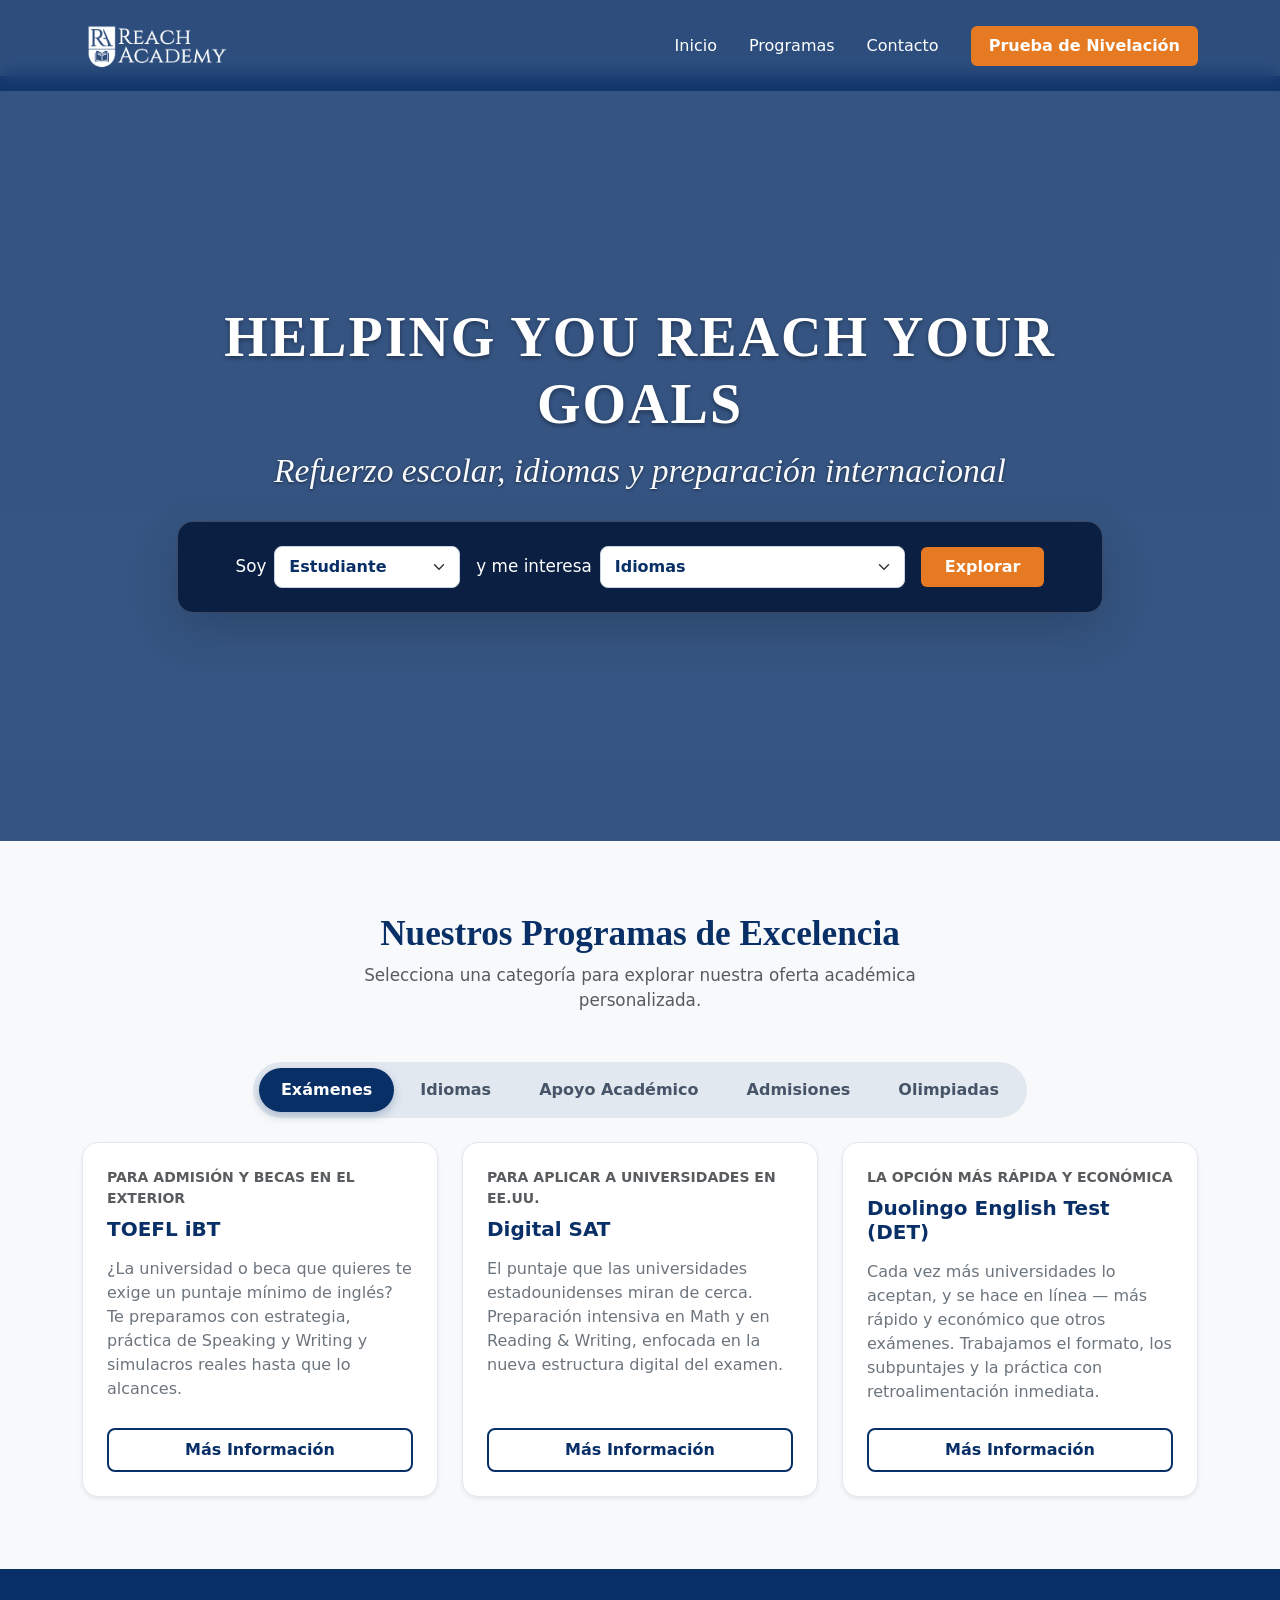
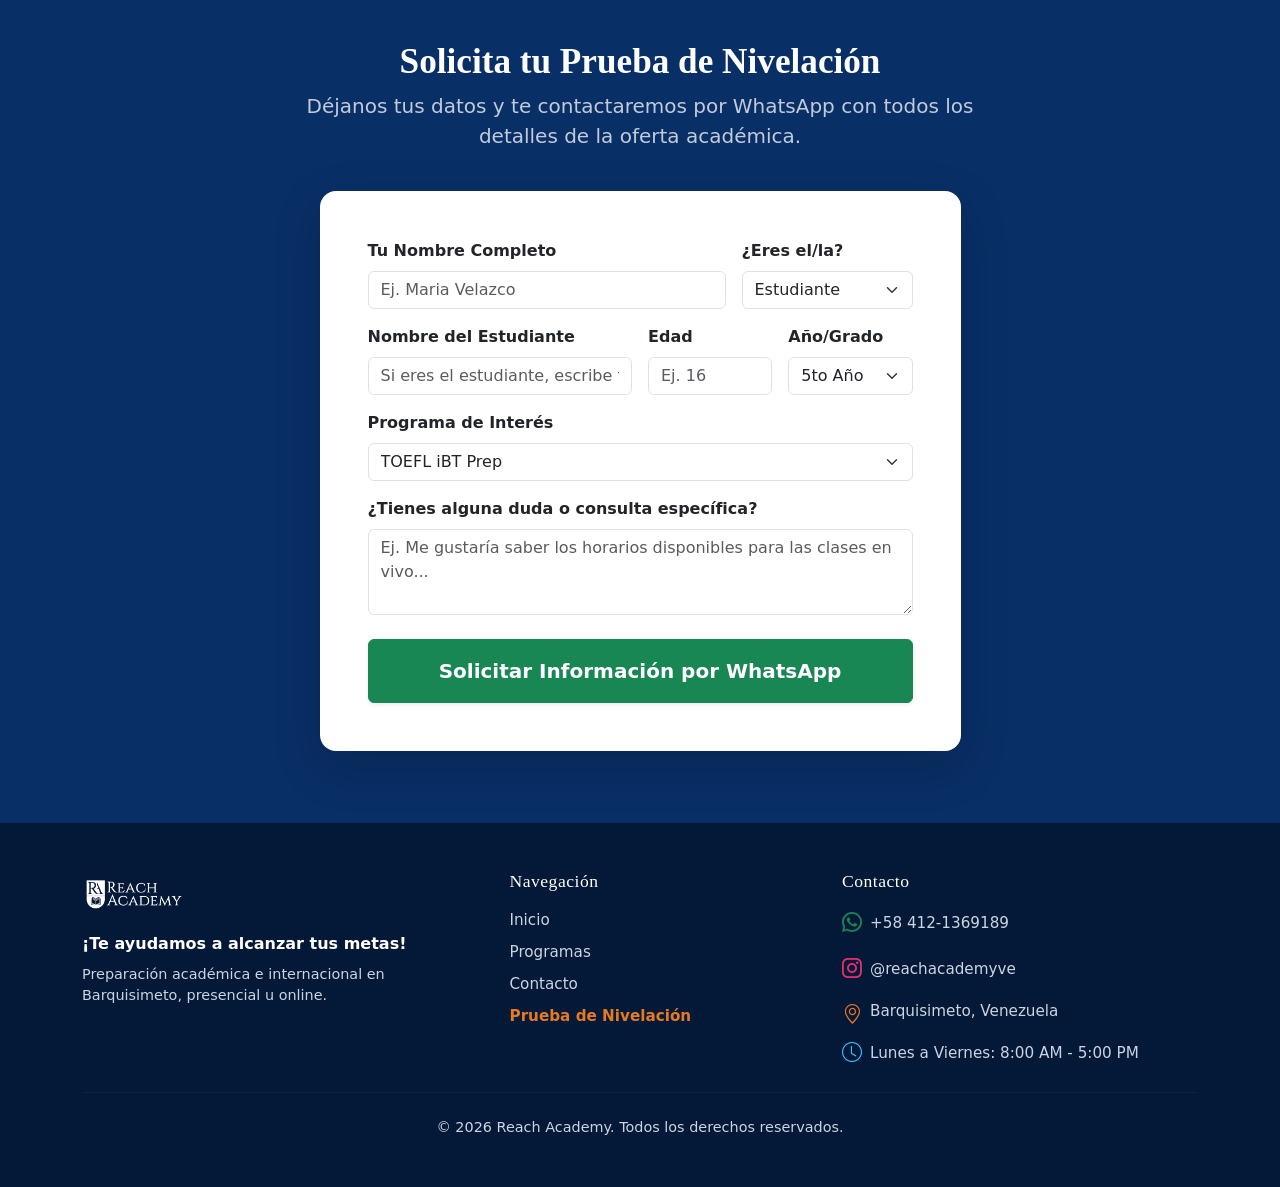
==== commit 7e887fb9: "feat: rediseña footer a 3 columnas con redes, contacto directo y centrado de tarjetas" ====
--- a/index.html
+++ b/index.html
@@ -7,6 +7,8 @@
     
     <!-- Bootstrap -->
     <link href="https://cdn.jsdelivr.net/npm/bootstrap@5.3.2/dist/css/bootstrap.min.css" rel="stylesheet">
+    <!-- Bootstrap Icons -->
+<link rel="stylesheet" href="https://cdn.jsdelivr.net/npm/bootstrap-icons@1.11.3/font/bootstrap-icons.min.css">
     
     <!-- Google Fonts: Cinzel, Inter, Lora -->
     <link rel="preconnect" href="https://fonts.googleapis.com">
@@ -106,7 +108,7 @@
         <!-- FIN BARRA DE PESTAÑAS -->
 
         <!-- CONTENEDOR DE TARJETAS (CARDS GRID) -->
-       <div class="row g-4" id="coursesContainer">
+       <div class="row g-4 justify-content-center" id="coursesContainer">
     <!-- Aquí JavaScript insertará las tarjetas automáticamente -->
 </div>
 
@@ -193,14 +195,64 @@
 </section>
 <!-- SECCIÓN CONTACTO FIN -->
  <!-- FOOTER INICIO -->
-<footer class="py-4 text-white text-center" style="background-color: #041838; border-top: 1px solid rgba(255, 255, 255, 0.1);">
+<footer class="site-footer text-white py-5">
     <div class="container">
+        <div class="row g-4 justify-content-between">
+            
+            <!-- Columna 1: Identidad -->
+            <div class="col-12 col-md-4">
+                <img src="img/logo-blanco.png" alt="Reach Academy Logo Blanco" class="footer-logo mb-3">
+                <p class="footer-tagline fw-bold mb-2">¡Te ayudamos a alcanzar tus metas!</p>
+                <p class="footer-text text-muted mb-0">
+                    Preparación académica e internacional en Barquisimeto, presencial u online.
+                </p>
+            </div>
+
+            <!-- Columna 2: Navegación -->
+            <div class="col-12 col-md-3">
+                <h5 class="footer-heading mb-3">Navegación</h5>
+                <ul class="list-unstyled footer-links mb-0">
+                    <li class="mb-2"><a href="#inicio">Inicio</a></li>
+                    <li class="mb-2"><a href="#programas">Programas</a></li>
+                    <li class="mb-2"><a href="#contacto">Contacto</a></li>
+                    <li class="mb-2"><a href="#contacto" class="text-orange-link">Prueba de Nivelación</a></li>
+                </ul>
+            </div>
+
+            <!-- Columna 3: Contacto Directo -->
+            <div class="col-12 col-md-4">
+                <h5 class="footer-heading mb-3">Contacto</h5>
+                <ul class="list-unstyled footer-contact mb-0">
+                    <li class="mb-3">
+                        <a href="https://api.whatsapp.com/send?phone=584121369189" target="_blank" class="d-inline-flex align-items-center text-decoration-none">
+                            <i class="bi bi-whatsapp me-2 fs-5 text-success"></i>
+                            <span>+58 412-1369189</span>
+                        </a>
+                    </li>
+                    <li class="mb-3">
+                        <a href="https://www.instagram.com/reachacademyve" target="_blank" class="d-inline-flex align-items-center text-decoration-none">
+                            <i class="bi bi-instagram me-2 fs-5 text-danger-custom"></i>
+                            <span>@reachacademyve</span>
+                        </a>
+                    </li>
+                    <li class="mb-2 d-flex align-items-start">
+                        <i class="bi bi-geo-alt me-2 fs-5 text-warning-custom"></i>
+                        <span>Barquisimeto, Venezuela</span>
+                    </li>
+                    <li class="d-flex align-items-center">
+                        <i class="bi bi-clock me-2 fs-5 text-info-custom"></i>
+                        <span>Lunes a Viernes: 8:00 AM - 5:00 PM</span>
+                    </li>
+                </ul>
+            </div>
+
+        </div>
+
+        <!-- Línea divisoria y Bottom Bar -->
+        <hr class="footer-divider my-4">
+
         <div class="row align-items-center">
-            <div class="col-md-6 text-md-start mb-3 mb-md-0">
-                <img src="img/logo-blanco.png" alt="Reach Academy Logo Blanco" class="footer-logo mb-2">
-                <p class="small text-muted mb-0">Barquisimeto, Venezuela — Preparación Académica e Internacional.</p>
-            </div>
-            <div class="col-md-6 text-md-end">
+            <div class="col-12 text-center">
                 <p class="small text-muted mb-0">&copy; 2026 Reach Academy. Todos los derechos reservados.</p>
             </div>
         </div>
--- a/css/styles.css
+++ b/css/styles.css
@@ -275,4 +275,82 @@
         width: 100%;
         margin-top: 10px;
     }
+}
+/* ESTILOS DE FOOTER MULTICOLUMNA */
+.site-footer {
+    background-color: #041838;
+}
+
+.footer-heading {
+    font-family: var(--font-display);
+    font-size: 1.1rem;
+    color: #FFFFFF;
+    letter-spacing: 0.5px;
+}
+
+.footer-tagline {
+    color: #FFFFFF;
+    font-size: 1rem;
+}
+
+.footer-text {
+    color: #CBD5E1 !important;
+    font-size: 0.9rem;
+    line-height: 1.5;
+}
+
+/* Enlaces de Navegación */
+.footer-links a {
+    color: #CBD5E1;
+    text-decoration: none;
+    transition: color 0.3s ease;
+    font-size: 0.95rem;
+}
+
+.footer-links a:hover {
+    color: #FFFFFF;
+    text-decoration: underline;
+}
+
+.footer-links a.text-orange-link {
+    color: var(--reach-orange);
+    font-weight: 600;
+}
+
+.footer-links a.text-orange-link:hover {
+    color: #FF9D42;
+}
+
+/* Enlaces e íconos de contacto */
+.footer-contact a {
+    color: #CBD5E1;
+    transition: color 0.3s ease;
+    font-size: 0.95rem;
+}
+
+.footer-contact a:hover {
+    color: #FFFFFF;
+}
+
+.footer-contact span {
+    color: #CBD5E1;
+    font-size: 0.95rem;
+}
+
+/* Colores personalizados para íconos */
+.text-danger-custom {
+    color: #E1306C; /* Tono oficial Instagram */
+}
+
+.text-warning-custom {
+    color: var(--reach-orange);
+}
+
+.text-info-custom {
+    color: #38BDF8;
+}
+
+/* Línea divisoria */
+.footer-divider {
+    border-color: rgba(255, 255, 255, 0.15);
 }
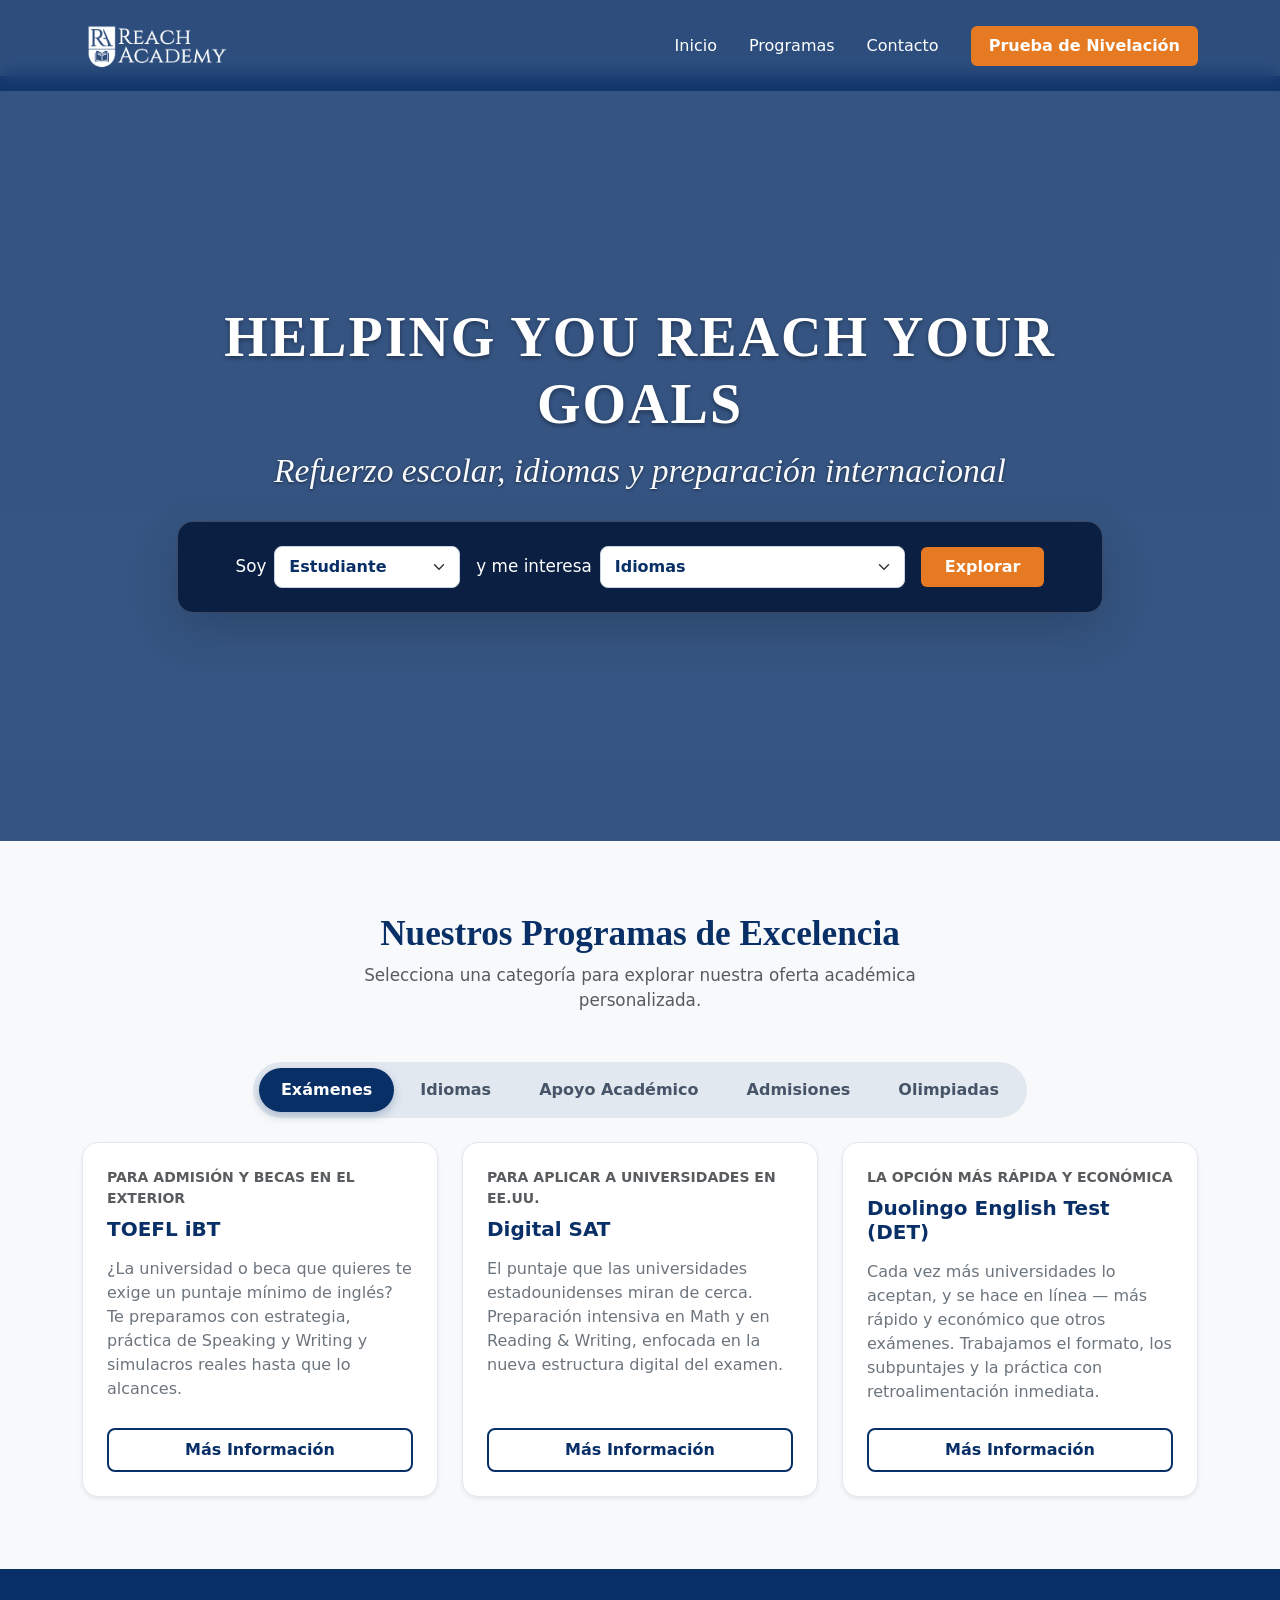
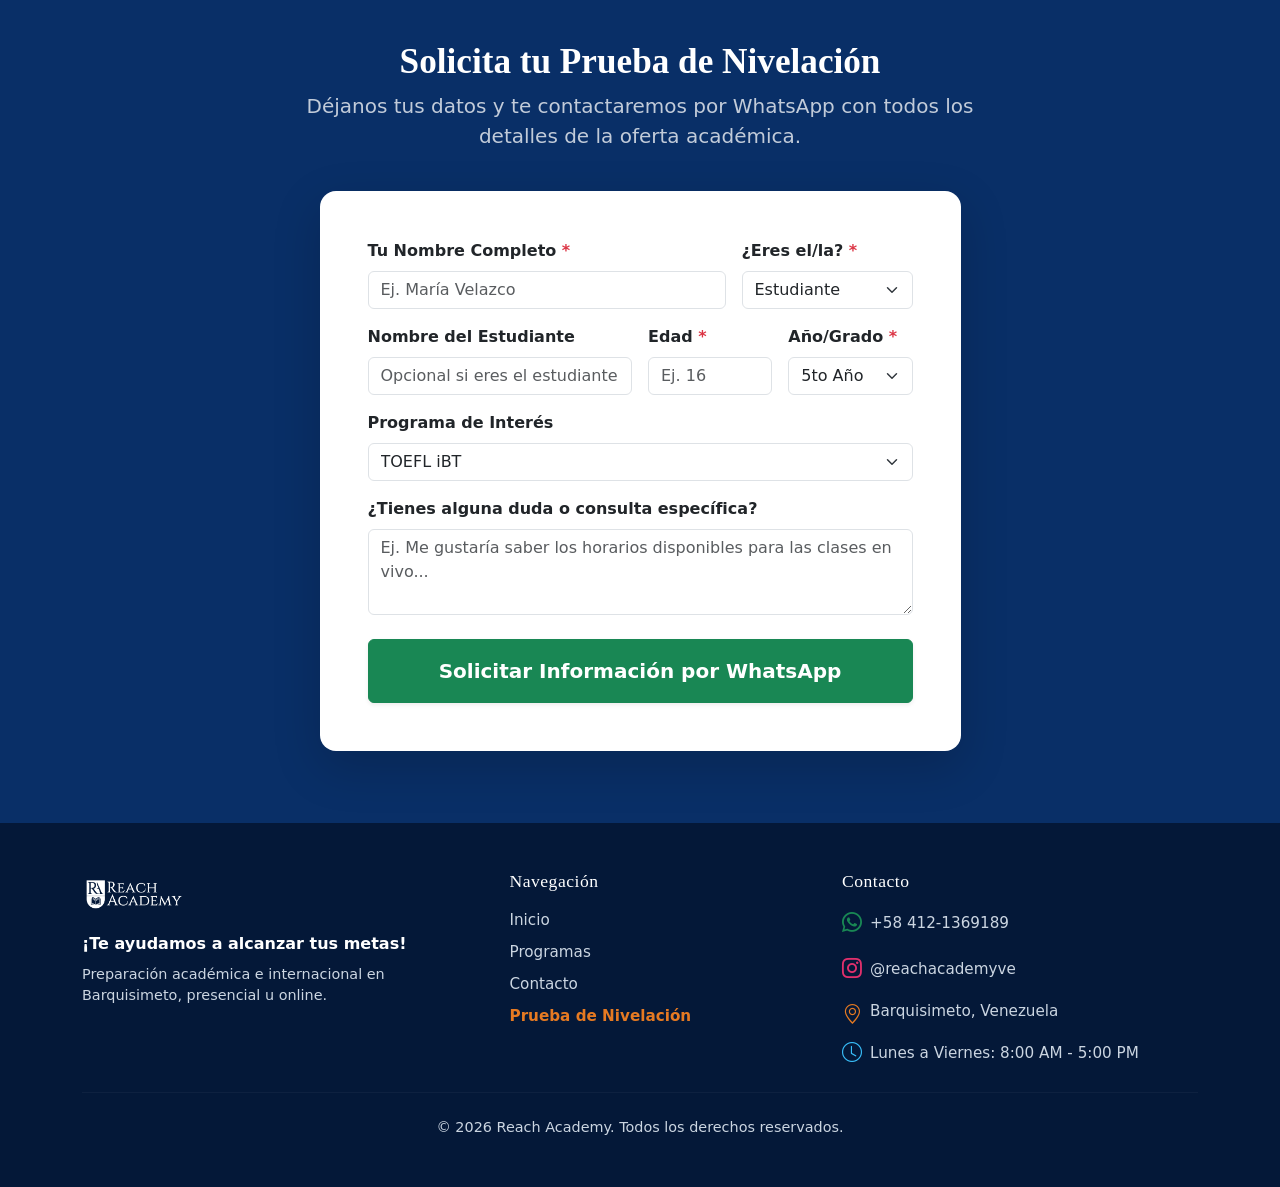
==== commit 3ba4e736: "fix: corrige duplicacion de campos e implementa validacion estricta para representante" ====
--- a/index.html
+++ b/index.html
@@ -128,52 +128,61 @@
         <div class="row justify-content-center">
             <div class="col-lg-7">
                 <form id="whatsappForm" class="p-4 p-md-5 rounded-4 shadow-lg bg-white text-dark">
+   
     <!-- Fila 1: Nombre del Solicitante y Rol -->
-    <div class="row g-3 mb-3">
-        <div class="col-12 col-md-8">
-            <label for="nombreContacto" class="form-label fw-bold">Tu Nombre Completo</label>
-            <input type="text" class="form-control" id="nombreContacto" placeholder="Ej. Maria Velazco" required>
-        </div>
-        <div class="col-12 col-md-4">
-            <label for="rolContacto" class="form-label fw-bold">¿Eres el/la?</label>
-            <select class="form-select" id="rolContacto" required>
-                <option value="Estudiante" selected>Estudiante</option>
-                <option value="Representante">Representante</option>
-            </select>
-        </div>
-    </div>
-
-    <!-- Fila 2: Nombre del Estudiante (si aplica), Edad y Año de Bachillerato -->
-    <div class="row g-3 mb-3">
-        <div class="col-12 col-md-6">
-            <label for="nombreEstudiante" class="form-label fw-bold">Nombre del Estudiante</label>
-            <input type="text" class="form-control" id="nombreEstudiante" placeholder="Si eres el estudiante, escribe tu nombre de nuevo">
-        </div>
-        <div class="col-6 col-md-3">
-            <label for="edadEstudiante" class="form-label fw-bold">Edad</label>
-            <input type="number" class="form-control" id="edadEstudiante" placeholder="Ej. 16" min="10" max="99" required>
-        </div>
-        <div class="col-6 col-md-3">
-            <label for="anoBachillerato" class="form-label fw-bold">Año/Grado</label>
-            <select class="form-select" id="anoBachillerato" required>
-                <option value="4to Año">4to Año</option>
-                <option value="5to Año" selected>5to Año</option>
-                <option value="Graduado/a">Graduado/a</option>
-                <option value="Otro">Otro</option>
-            </select>
-        </div>
-    </div>
-
-    <!-- Fila 3: Programa de Interés -->
+<div class="row g-3 mb-3">
+    <div class="col-12 col-md-8">
+        <label for="nombreContacto" class="form-label fw-bold">Tu Nombre Completo <span class="text-danger">*</span></label>
+        <input type="text" class="form-control" id="nombreContacto" placeholder="Ej. María Velazco" required>
+    </div>
+    <div class="col-12 col-md-4">
+        <label for="rolContacto" class="form-label fw-bold">¿Eres el/la? <span class="text-danger">*</span></label>
+        <select class="form-select" id="rolContacto" required>
+            <option value="Estudiante" selected>Estudiante</option>
+            <option value="Representante">Representante</option>
+        </select>
+    </div>
+</div>
+
+<!-- Fila 2: Nombre del Estudiante, Edad y Año/Grado (ÚNICA FILA) -->
+<div class="row g-3 mb-3">
+    <div class="col-12 col-md-6">
+        <label for="nombreEstudiante" class="form-label fw-bold" id="labelNombreEstudiante">
+            Nombre del Estudiante <span id="asteriscoEstudiante" class="text-danger d-none">*</span>
+        </label>
+        <input type="text" class="form-control" id="nombreEstudiante" placeholder="Opcional si eres el estudiante">
+    </div>
+    <div class="col-6 col-md-3">
+        <label for="edadEstudiante" class="form-label fw-bold">Edad <span class="text-danger">*</span></label>
+        <input type="number" class="form-control" id="edadEstudiante" placeholder="Ej. 16" min="10" max="99" required>
+    </div>
+    <div class="col-6 col-md-3">
+        <label for="anoBachillerato" class="form-label fw-bold">Año/Grado <span class="text-danger">*</span></label>
+        <select class="form-select" id="anoBachillerato" required>
+            <option value="4to Año">4to Año</option>
+            <option value="5to Año" selected>5to Año</option>
+            <option value="Graduado/a">Graduado/a</option>
+            <option value="Otro">Otro</option>
+        </select>
+    </div>
+</div>
+
+<!-- Fila 3: Programa de Interés -->
 <div class="mb-3">
     <label for="programaContacto" class="form-label fw-bold">Programa de Interés</label>
     <select class="form-select" id="programaContacto" required>
-        <option value="TOEFL iBT Prep">TOEFL iBT Prep</option>
-        <option value="Digital SAT Mastery">Digital SAT Mastery</option>
+        <option value="TOEFL iBT">TOEFL iBT</option>
+        <option value="Digital SAT">Digital SAT</option>
         <option value="Duolingo English Test (DET)">Duolingo English Test (DET)</option>
-        <option value="Inglés Académico e Internacional">Inglés Académico e Internacional</option>
-        <option value="Tutorías STEM & Bachillerato">Tutorías STEM & Bachillerato</option>
-        <option value="Asesoría de Admisión Universitaria USA">Asesoría de Admisión Universitaria USA</option>
+        <option value="Inglés General">Inglés General</option>
+        <option value="Inglés Académico">Inglés Académico</option>
+        <option value="Francés">Francés</option>
+        <option value="Materias de Bachillerato">Materias de Bachillerato</option>
+        <option value="Nivelación Internacional">Nivelación Internacional</option>
+        <option value="Introducción a Economía y Negocios">Introducción a Economía y Negocios</option>
+        <option value="Asesoría de Admisión Académica">Asesoría de Admisión Académica</option>
+        <option value="Asesoría de Admisión Deportiva">Asesoría de Admisión Deportiva</option>
+        <option value="Test Vocacional (con TES)">Test Vocacional (con TES)</option>
         <option value="Olimpiadas de Matemáticas">Olimpiadas de Matemáticas</option>
     </select>
 </div>
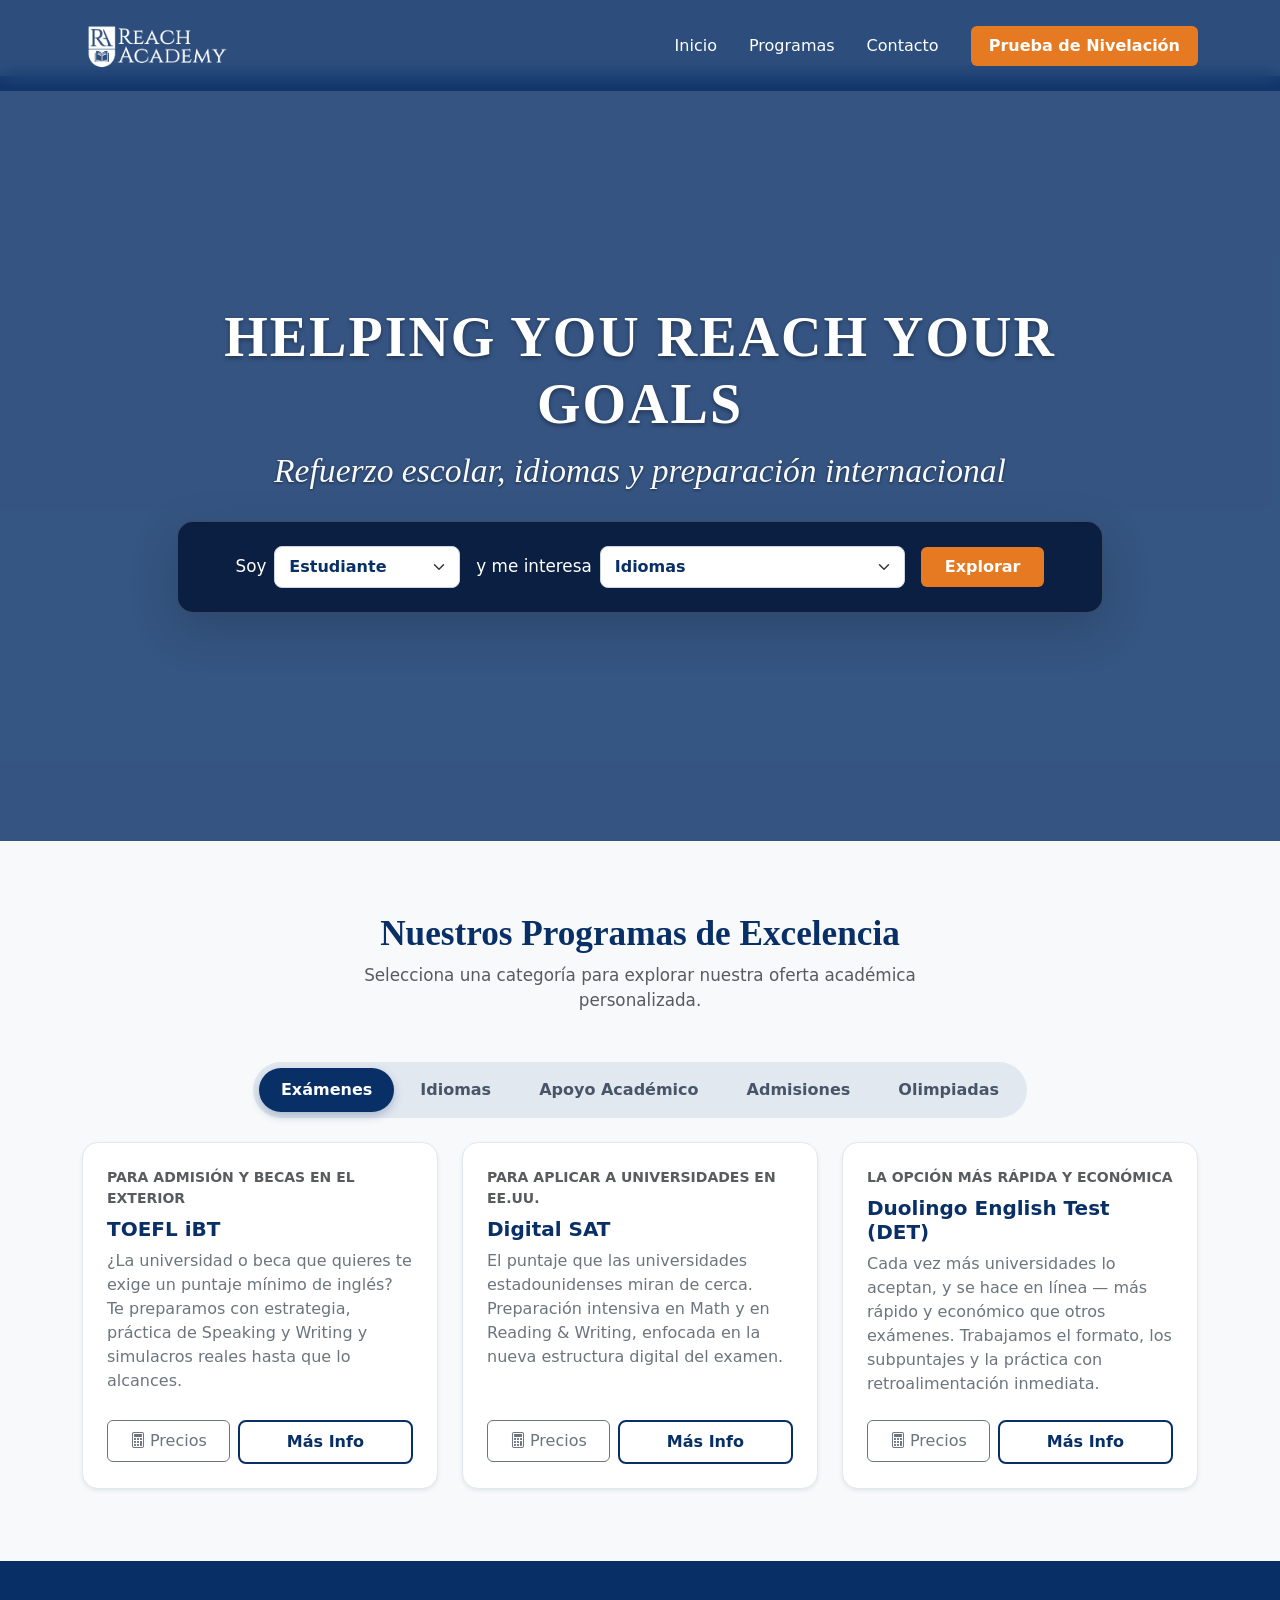
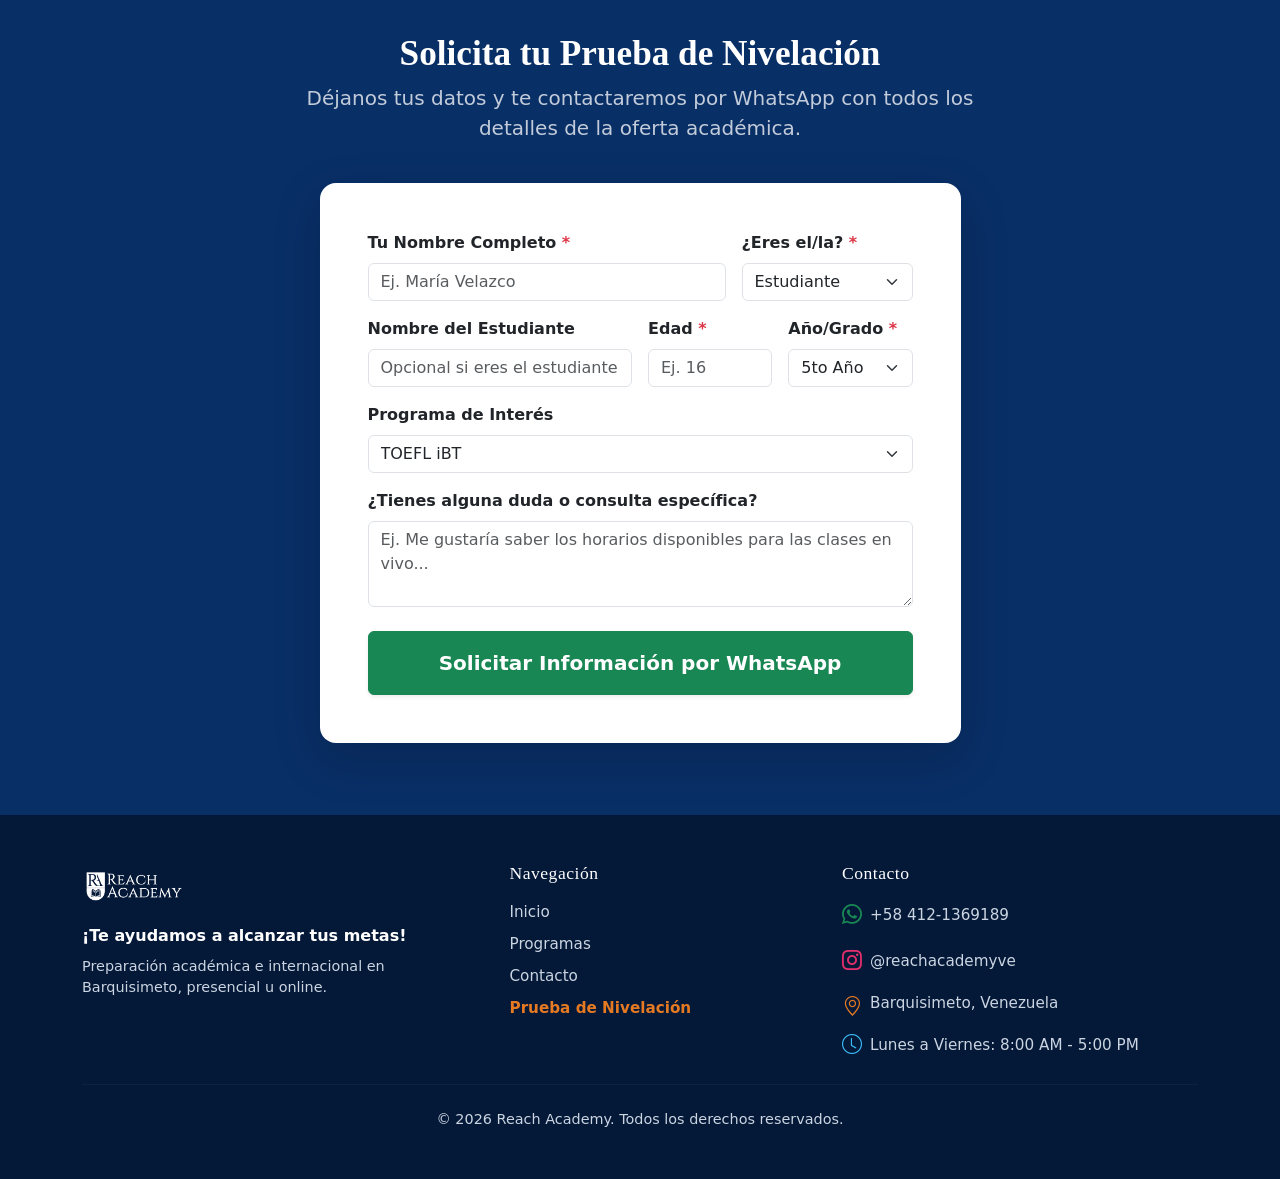
==== commit 31a45c32: "feat: integra API en vivo para tasa BCV y sincronizacion dinamica de tarifas" ====
--- a/index.html
+++ b/index.html
@@ -8,7 +8,7 @@
     <!-- Bootstrap -->
     <link href="https://cdn.jsdelivr.net/npm/bootstrap@5.3.2/dist/css/bootstrap.min.css" rel="stylesheet">
     <!-- Bootstrap Icons -->
-<link rel="stylesheet" href="https://cdn.jsdelivr.net/npm/bootstrap-icons@1.11.3/font/bootstrap-icons.min.css">
+    <link rel="stylesheet" href="https://cdn.jsdelivr.net/npm/bootstrap-icons@1.11.3/font/bootstrap-icons.min.css">
     
     <!-- Google Fonts: Cinzel, Inter, Lora -->
     <link rel="preconnect" href="https://fonts.googleapis.com">
@@ -49,226 +49,311 @@
             <div class="row justify-content-center">
                 <div class="col-lg-10">
                     <h1 class="hero-title mb-2">Helping you reach your goals</h1>
-<p class="hero-subtitle-script mb-4">Refuerzo escolar, idiomas y preparación internacional</p>
+                    <p class="hero-subtitle-script mb-4">Refuerzo escolar, idiomas y preparación internacional</p>
                     <div class="hero-search-bar p-3 p-md-4 rounded-4 shadow-lg">
-    <form class="row g-3 align-items-center justify-content-center">
-        <!-- Parte 1: Texto + Select Perfil -->
-        <div class="col-12 col-lg-auto d-flex align-items-center justify-content-center gap-2">
-            <span class="hero-sentence-text">Soy</span>
-            <select id="selectPerfil" class="form-select custom-select-inline">
-                <option value="Estudiante" selected>Estudiante</option>
-                <option value="Representante">Representante</option>
-            </select>
-        </div>
-
-        <!-- Parte 2: Texto + Select Interés -->
-        <div class="col-12 col-lg-auto d-flex align-items-center justify-content-center gap-2">
-            <span class="hero-sentence-text">y me interesa</span>
-            <select id="selectInteres" class="form-select custom-select-inline">
-                <option value="Idiomas" selected>Idiomas</option>
-                <option value="Refuerzo Escolar">Refuerzo Escolar</option>
-                <option value="Preparación para Exámenes">Preparación para Exámenes</option>
-                <option value="Admisión Universitaria">Admisión Universitaria</option>
-                <option value="Olimpiadas de Matemáticas">Olimpiadas de Matemáticas</option>
-            </select>
-        </div>
-
-        <!-- Parte 3: Botón de Acción -->
-        <div class="col-12 col-lg-auto text-center">
-            <button type="button" id="btnExplorar" class="btn btn-reach-orange px-4 py-2">
-                Explorar
-            </button>
-        </div>
-    </form>
-</div>
+                        <form class="row g-3 align-items-center justify-content-center">
+                            <!-- Parte 1: Texto + Select Perfil -->
+                            <div class="col-12 col-lg-auto d-flex align-items-center justify-content-center gap-2">
+                                <span class="hero-sentence-text">Soy</span>
+                                <select id="selectPerfil" class="form-select custom-select-inline">
+                                    <option value="Estudiante" selected>Estudiante</option>
+                                    <option value="Representante">Representante</option>
+                                </select>
+                            </div>
+
+                            <!-- Parte 2: Texto + Select Interés -->
+                            <div class="col-12 col-lg-auto d-flex align-items-center justify-content-center gap-2">
+                                <span class="hero-sentence-text">y me interesa</span>
+                                <select id="selectInteres" class="form-select custom-select-inline">
+                                    <option value="Idiomas" selected>Idiomas</option>
+                                    <option value="Refuerzo Escolar">Refuerzo Escolar</option>
+                                    <option value="Preparación para Exámenes">Preparación para Exámenes</option>
+                                    <option value="Admisión Universitaria">Admisión Universitaria</option>
+                                    <option value="Olimpiadas de Matemáticas">Olimpiadas de Matemáticas</option>
+                                </select>
+                            </div>
+
+                            <!-- Parte 3: Botón de Acción -->
+                            <div class="col-12 col-lg-auto text-center">
+                                <button type="button" id="btnExplorar" class="btn btn-reach-orange px-4 py-2">
+                                    Explorar
+                                </button>
+                            </div>
+                        </form>
+                    </div>
                 </div>
             </div>
         </div>
     </header>
-<!-- SECCIÓN PROGRAMAS Y CURSOS INICIO -->
-<section id="programas" class="py-5 bg-light">
-    <div class="container py-4">
-        
-        <!-- Encabezado de la Sección -->
-        <div class="text-center mb-5">
-            <h2 class="section-title">Nuestros Programas de Excelencia</h2>
-            <p class="section-subtitle text-muted">Selecciona una categoría para explorar nuestra oferta académica personalizada.</p>
-        </div>
-
-        <!-- BARRA DE PESTAÑAS -->
-        <div class="d-flex justify-content-center mb-4">
-            <div class="nav nav-pills custom-tabs" id="programTabs">
-                <button class="nav-link active" data-category="examenes">Exámenes</button>
-                <button class="nav-link" data-category="idiomas">Idiomas</button>
-                <button class="nav-link" data-category="stem">Apoyo Académico</button>
-                <button class="nav-link" data-category="admisiones">Admisiones</button>
-                <button class="nav-link" data-category="olimpiadas">Olimpiadas</button>
-            </div>
-        </div>
-        <!-- FIN BARRA DE PESTAÑAS -->
-
-        <!-- CONTENEDOR DE TARJETAS (CARDS GRID) -->
-       <div class="row g-4 justify-content-center" id="coursesContainer">
-    <!-- Aquí JavaScript insertará las tarjetas automáticamente -->
-</div>
-
+
+    <!-- SECCIÓN PROGRAMAS Y CURSOS INICIO -->
+    <section id="programas" class="py-5 bg-light">
+        <div class="container py-4">
+            
+            <!-- Encabezado de la Sección -->
+            <div class="text-center mb-5">
+                <h2 class="section-title">Nuestros Programas de Excelencia</h2>
+                <p class="section-subtitle text-muted">Selecciona una categoría para explorar nuestra oferta académica personalizada.</p>
+            </div>
+
+            <!-- BARRA DE PESTAÑAS -->
+            <div class="d-flex justify-content-center mb-4">
+                <div class="nav nav-pills custom-tabs" id="programTabs">
+                    <button class="nav-link active" data-category="examenes">Exámenes</button>
+                    <button class="nav-link" data-category="idiomas">Idiomas</button>
+                    <button class="nav-link" data-category="stem">Apoyo Académico</button>
+                    <button class="nav-link" data-category="admisiones">Admisiones</button>
+                    <button class="nav-link" data-category="olimpiadas">Olimpiadas</button>
+                </div>
+            </div>
+            <!-- FIN BARRA DE PESTAÑAS -->
+
+            <!-- CONTENEDOR DE TARJETAS (CARDS GRID) -->
+            <div class="row g-4 justify-content-center" id="coursesContainer">
+                <!-- Aquí JavaScript insertará las tarjetas automáticamente -->
+            </div>
+
+        </div>
+    </section>
+    <!-- SECCIÓN PROGRAMAS Y CURSOS FIN -->
+
+    <!-- SECCIÓN CONTACTO / PRE-INSCRIPCIÓN INICIO -->
+    <section id="contacto" class="py-5 text-white" style="background-color: var(--reach-navy);">
+        <div class="container py-4">
+            <div class="row justify-content-center">
+                <div class="col-lg-8 text-center mb-4">
+                    <h2 class="section-title text-white">Solicita tu Prueba de Nivelación</h2>
+                    <p class="lead opacity-75">Déjanos tus datos y te contactaremos por WhatsApp con todos los detalles de la oferta académica.</p>
+                </div>
+            </div>
+
+            <div class="row justify-content-center">
+                <div class="col-lg-7">
+                    <form id="whatsappForm" class="p-4 p-md-5 rounded-4 shadow-lg bg-white text-dark">
+                        <!-- Fila 1: Nombre del Solicitante y Rol -->
+                        <div class="row g-3 mb-3">
+                            <div class="col-12 col-md-8">
+                                <label for="nombreContacto" class="form-label fw-bold">Tu Nombre Completo <span class="text-danger">*</span></label>
+                                <input type="text" class="form-control" id="nombreContacto" placeholder="Ej. María Velazco" required>
+                            </div>
+                            <div class="col-12 col-md-4">
+                                <label for="rolContacto" class="form-label fw-bold">¿Eres el/la? <span class="text-danger">*</span></label>
+                                <select class="form-select" id="rolContacto" required>
+                                    <option value="Estudiante" selected>Estudiante</option>
+                                    <option value="Representante">Representante</option>
+                                </select>
+                            </div>
+                        </div>
+
+                        <!-- Fila 2: Nombre del Estudiante, Edad y Año/Grado -->
+                        <div class="row g-3 mb-3">
+                            <div class="col-12 col-md-6">
+                                <label for="nombreEstudiante" class="form-label fw-bold" id="labelNombreEstudiante">
+                                    Nombre del Estudiante <span id="asteriscoEstudiante" class="text-danger d-none">*</span>
+                                </label>
+                                <input type="text" class="form-control" id="nombreEstudiante" placeholder="Opcional si eres el estudiante">
+                            </div>
+                            <div class="col-6 col-md-3">
+                                <label for="edadEstudiante" class="form-label fw-bold">Edad <span class="text-danger">*</span></label>
+                                <input type="number" class="form-control" id="edadEstudiante" placeholder="Ej. 16" min="10" max="99" required>
+                            </div>
+                            <div class="col-6 col-md-3">
+                                <label for="anoBachillerato" class="form-label fw-bold">Año/Grado <span class="text-danger">*</span></label>
+                                <select class="form-select" id="anoBachillerato" required>
+                                    <option value="4to Año">4to Año</option>
+                                    <option value="5to Año" selected>5to Año</option>
+                                    <option value="Graduado/a">Graduado/a</option>
+                                    <option value="Otro">Otro</option>
+                                </select>
+                            </div>
+                        </div>
+
+                        <!-- Fila 3: Programa de Interés -->
+                        <div class="mb-3">
+                            <label for="programaContacto" class="form-label fw-bold">Programa de Interés</label>
+                            <select class="form-select" id="programaContacto" required>
+                                <option value="TOEFL iBT">TOEFL iBT</option>
+                                <option value="Digital SAT">Digital SAT</option>
+                                <option value="Duolingo English Test (DET)">Duolingo English Test (DET)</option>
+                                <option value="Inglés General">Inglés General</option>
+                                <option value="Inglés Académico">Inglés Académico</option>
+                                <option value="Francés">Francés</option>
+                                <option value="Materias de Bachillerato">Materias de Bachillerato</option>
+                                <option value="Nivelación Internacional">Nivelación Internacional</option>
+                                <option value="Introducción a Economía y Negocios">Introducción a Economía y Negocios</option>
+                                <option value="Asesoría de Admisión Académica">Asesoría de Admisión Académica</option>
+                                <option value="Asesoría de Admisión Deportiva">Asesoría de Admisión Deportiva</option>
+                                <option value="Test Vocacional (con TES)">Test Vocacional (con TES)</option>
+                                <option value="Olimpiadas de Matemáticas">Olimpiadas de Matemáticas</option>
+                            </select>
+                        </div>
+
+                        <!-- Fila 4: Mensaje o Pregunta Adicional -->
+                        <div class="mb-4">
+                            <label for="mensajeContacto" class="form-label fw-bold">¿Tienes alguna duda o consulta específica?</label>
+                            <textarea class="form-control" id="mensajeContacto" rows="3" placeholder="Ej. Me gustaría saber los horarios disponibles para las clases en vivo..."></textarea>
+                        </div>
+
+                        <!-- Botón de Envío -->
+                        <button type="submit" class="btn btn-success w-100 py-3 fw-bold fs-5 shadow-sm">
+                            Solicitar Información por WhatsApp
+                        </button>
+                    </form>
+                </div>
+            </div>
+        </div>
+    </section>
+    <!-- SECCIÓN CONTACTO FIN -->
+
+    <!-- FOOTER INICIO -->
+    <footer class="site-footer text-white py-5">
+        <div class="container">
+            <div class="row g-4 justify-content-between">
+                
+                <!-- Columna 1: Identidad -->
+                <div class="col-12 col-md-4">
+                    <img src="img/logo-blanco.png" alt="Reach Academy Logo Blanco" class="footer-logo mb-3">
+                    <p class="footer-tagline fw-bold mb-2">¡Te ayudamos a alcanzar tus metas!</p>
+                    <p class="footer-text text-muted mb-0">
+                        Preparación académica e internacional en Barquisimeto, presencial u online.
+                    </p>
+                </div>
+
+                <!-- Columna 2: Navegación -->
+                <div class="col-12 col-md-3">
+                    <h5 class="footer-heading mb-3">Navegación</h5>
+                    <ul class="list-unstyled footer-links mb-0">
+                        <li class="mb-2"><a href="#inicio">Inicio</a></li>
+                        <li class="mb-2"><a href="#programas">Programas</a></li>
+                        <li class="mb-2"><a href="#contacto">Contacto</a></li>
+                        <li class="mb-2"><a href="#contacto" class="text-orange-link">Prueba de Nivelación</a></li>
+                    </ul>
+                </div>
+
+                <!-- Columna 3: Contacto Directo -->
+                <div class="col-12 col-md-4">
+                    <h5 class="footer-heading mb-3">Contacto</h5>
+                    <ul class="list-unstyled footer-contact mb-0">
+                        <li class="mb-3">
+                            <a href="https://api.whatsapp.com/send?phone=584121369189" target="_blank" class="d-inline-flex align-items-center text-decoration-none">
+                                <i class="bi bi-whatsapp me-2 fs-5 text-success"></i>
+                                <span>+58 412-1369189</span>
+                            </a>
+                        </li>
+                        <li class="mb-3">
+                            <a href="https://www.instagram.com/reachacademyve" target="_blank" class="d-inline-flex align-items-center text-decoration-none">
+                                <i class="bi bi-instagram me-2 fs-5 text-danger-custom"></i>
+                                <span>@reachacademyve</span>
+                            </a>
+                        </li>
+                        <li class="mb-2 d-flex align-items-start">
+                            <i class="bi bi-geo-alt me-2 fs-5 text-warning-custom"></i>
+                            <span>Barquisimeto, Venezuela</span>
+                        </li>
+                        <li class="d-flex align-items-center">
+                            <i class="bi bi-clock me-2 fs-5 text-info-custom"></i>
+                            <span>Lunes a Viernes: 8:00 AM - 5:00 PM</span>
+                        </li>
+                    </ul>
+                </div>
+
+            </div>
+
+            <!-- Línea divisoria y Bottom Bar -->
+            <hr class="footer-divider my-4">
+
+            <div class="row align-items-center">
+                <div class="col-12 text-center">
+                    <p class="small text-muted mb-0">&copy; 2026 Reach Academy. Todos los derechos reservados.</p>
+                </div>
+            </div>
+        </div>
+    </footer>
+    <!-- FOOTER FIN -->
+
+    <!-- MODAL CALCULADORA DE PRECIOS -->
+    <div class="modal fade" id="modalPrecios" tabindex="-1" aria-labelledby="modalPreciosLabel" aria-hidden="true">
+        <div class="modal-dialog modal-dialog-centered modal-lg">
+            <div class="modal-content border-0 shadow-lg rounded-4">
+                <div class="modal-header text-white" style="background-color: var(--reach-navy);">
+                    <h5 class="modal-title fw-bold" id="modalPreciosLabel">
+                        <i class="bi bi-calculator me-2"></i>Calculadora de Inversión
+                    </h5>
+                    <button type="button" class="btn-close btn-close-white" data-bs-dismiss="modal" aria-label="Close"></button>
+                </div>
+                <div class="modal-body p-4">
+                    <h4 id="modalCursoTitulo" class="fw-bold mb-1" style="color: var(--reach-navy);">Programa</h4>
+                    <p class="text-muted small mb-4">Ajusta las opciones para consultar la tarifa según tu disponibilidad e intensidad.</p>
+
+                    <!-- Vista para Cursos Tradicionales (Escolar / Universitario) -->
+                    <div id="vistaClasesRegulares">
+                        <div class="row g-3 mb-3">
+                            <div class="col-12 col-md-6">
+                                <label for="selectModalidad" class="form-label fw-bold">Modalidad de Clase:</label>
+                                <select id="selectModalidad" class="form-select">
+                                    <option value="Mensual" selected>Plan Mensual (Recurrente)</option>
+                                    <option value="Puntual">Clase Puntual / Refuerzo</option>
+                                </select>
+                            </div>
+                            <div class="col-12 col-md-6">
+                                <label for="selectDuracion" class="form-label fw-bold">Duración de la Sesión:</label>
+                                <select id="selectDuracion" class="form-select">
+                                    <option value="45">45 Minutos</option>
+                                    <option value="60" selected>60 Minutos (1 Hora)</option>
+                                    <option value="90">90 Minutos (1.5 Horas)</option>
+                                    <option value="120">120 Minutos (2 Horas)</option>
+                                </select>
+                            </div>
+                        </div>
+
+                        <div class="row g-3 mb-4" id="contenedorHorasSemanales">
+                            <div class="col-12">
+                                <label for="selectHorasSemanales" class="form-label fw-bold">Frecuencia Semanal (Mes de 4 semanas):</label>
+                                <select id="selectHorasSemanales" class="form-select">
+                                    <option value="1" selected>1 hora / semana (4 clases al mes)</option>
+                                    <option value="2">2 horas / semana (8 clases al mes)</option>
+                                    <option value="3">3 horas / semana (12 clases al mes)</option>
+                                    <option value="4">4 horas / semana (16 clases al mes)</option>
+                                    <option value="5">5 horas / semana (20 clases al mes)</option>
+                                    <option value="6">6 horas / semana (24 clases al mes)</option>
+                                </select>
+                            </div>
+                        </div>
+                    </div>
+
+                    <!-- Tarjeta de Desglose Monetario -->
+                    <div class="p-4 rounded-4 bg-light border text-center my-3">
+                        <div class="row g-3 align-items-center">
+                            <div class="col-12 col-md-4 border-end-md">
+                                <span class="d-block text-uppercase small text-muted fw-bold">Referencia EUR (BCV)</span>
+                                <span id="precioEUR" class="fs-3 fw-bold text-dark">€0</span>
+                            </div>
+                            <div class="col-12 col-md-4 border-end-md">
+                                <span class="d-block text-uppercase small text-muted fw-bold">Inversión Estimada en Bs.</span>
+                                <span id="precioBS" class="fs-3 fw-bold text-primary">Bs. 0,00</span>
+                            </div>
+                            <div class="col-12 col-md-4">
+                                <span class="d-block text-uppercase small text-muted fw-bold">Inversión en USD (Divisas)</span>
+                                <span id="precioUSD" class="fs-3 fw-bold text-success">$0</span>
+                            </div>
+                        </div>
+                    </div>
+
+                    <div class="alert alert-info py-2 px-3 small mb-0 d-flex align-items-center" role="alert">
+                        <i class="bi bi-info-circle me-2 fs-5"></i>
+                        <span>Precios de referencia en € convertidos en Bolívares a la tasa oficial del BCV del día.</span>
+                    </div>
+                </div>
+                <div class="modal-footer bg-light border-0 justify-content-between p-3">
+                    <button type="button" class="btn btn-outline-secondary" data-bs-dismiss="modal">Cerrar</button>
+                    <button type="button" id="btnCotizarWhatsApp" class="btn btn-success px-4 fw-bold">
+                        <i class="bi bi-whatsapp me-1"></i> Consultar Inscripción
+                    </button>
+                </div>
+            </div>
+        </div>
     </div>
-</section>
-<!-- SECCIÓN PROGRAMAS Y CURSOS FIN -->
- <!-- SECCIÓN CONTACTO / PRE-INSCRIPCIÓN INICIO -->
-<section id="contacto" class="py-5 text-white" style="background-color: var(--reach-navy);">
-    <div class="container py-4">
-        <div class="row justify-content-center">
-            <div class="col-lg-8 text-center mb-4">
-                <h2 class="section-title text-white">Solicita tu Prueba de Nivelación</h2>
-                <p class="lead opacity-75">Déjanos tus datos y te contactaremos por WhatsApp con todos los detalles de la oferta académica.</p>
-            </div>
-        </div>
-
-        <div class="row justify-content-center">
-            <div class="col-lg-7">
-                <form id="whatsappForm" class="p-4 p-md-5 rounded-4 shadow-lg bg-white text-dark">
-   
-    <!-- Fila 1: Nombre del Solicitante y Rol -->
-<div class="row g-3 mb-3">
-    <div class="col-12 col-md-8">
-        <label for="nombreContacto" class="form-label fw-bold">Tu Nombre Completo <span class="text-danger">*</span></label>
-        <input type="text" class="form-control" id="nombreContacto" placeholder="Ej. María Velazco" required>
-    </div>
-    <div class="col-12 col-md-4">
-        <label for="rolContacto" class="form-label fw-bold">¿Eres el/la? <span class="text-danger">*</span></label>
-        <select class="form-select" id="rolContacto" required>
-            <option value="Estudiante" selected>Estudiante</option>
-            <option value="Representante">Representante</option>
-        </select>
-    </div>
-</div>
-
-<!-- Fila 2: Nombre del Estudiante, Edad y Año/Grado (ÚNICA FILA) -->
-<div class="row g-3 mb-3">
-    <div class="col-12 col-md-6">
-        <label for="nombreEstudiante" class="form-label fw-bold" id="labelNombreEstudiante">
-            Nombre del Estudiante <span id="asteriscoEstudiante" class="text-danger d-none">*</span>
-        </label>
-        <input type="text" class="form-control" id="nombreEstudiante" placeholder="Opcional si eres el estudiante">
-    </div>
-    <div class="col-6 col-md-3">
-        <label for="edadEstudiante" class="form-label fw-bold">Edad <span class="text-danger">*</span></label>
-        <input type="number" class="form-control" id="edadEstudiante" placeholder="Ej. 16" min="10" max="99" required>
-    </div>
-    <div class="col-6 col-md-3">
-        <label for="anoBachillerato" class="form-label fw-bold">Año/Grado <span class="text-danger">*</span></label>
-        <select class="form-select" id="anoBachillerato" required>
-            <option value="4to Año">4to Año</option>
-            <option value="5to Año" selected>5to Año</option>
-            <option value="Graduado/a">Graduado/a</option>
-            <option value="Otro">Otro</option>
-        </select>
-    </div>
-</div>
-
-<!-- Fila 3: Programa de Interés -->
-<div class="mb-3">
-    <label for="programaContacto" class="form-label fw-bold">Programa de Interés</label>
-    <select class="form-select" id="programaContacto" required>
-        <option value="TOEFL iBT">TOEFL iBT</option>
-        <option value="Digital SAT">Digital SAT</option>
-        <option value="Duolingo English Test (DET)">Duolingo English Test (DET)</option>
-        <option value="Inglés General">Inglés General</option>
-        <option value="Inglés Académico">Inglés Académico</option>
-        <option value="Francés">Francés</option>
-        <option value="Materias de Bachillerato">Materias de Bachillerato</option>
-        <option value="Nivelación Internacional">Nivelación Internacional</option>
-        <option value="Introducción a Economía y Negocios">Introducción a Economía y Negocios</option>
-        <option value="Asesoría de Admisión Académica">Asesoría de Admisión Académica</option>
-        <option value="Asesoría de Admisión Deportiva">Asesoría de Admisión Deportiva</option>
-        <option value="Test Vocacional (con TES)">Test Vocacional (con TES)</option>
-        <option value="Olimpiadas de Matemáticas">Olimpiadas de Matemáticas</option>
-    </select>
-</div>
-
-    <!-- Fila 4: Mensaje o Pregunta Adicional -->
-    <div class="mb-4">
-        <label for="mensajeContacto" class="form-label fw-bold">¿Tienes alguna duda o consulta específica?</label>
-        <textarea class="form-control" id="mensajeContacto" rows="3" placeholder="Ej. Me gustaría saber los horarios disponibles para las clases en vivo..."></textarea>
-    </div>
-
-    <!-- Botón de Envío -->
-    <button type="submit" class="btn btn-success w-100 py-3 fw-bold fs-5 shadow-sm">
-        Solicitar Información por WhatsApp
-    </button>
-</form>
-            </div>
-        </div>
-    </div>
-</section>
-<!-- SECCIÓN CONTACTO FIN -->
- <!-- FOOTER INICIO -->
-<footer class="site-footer text-white py-5">
-    <div class="container">
-        <div class="row g-4 justify-content-between">
-            
-            <!-- Columna 1: Identidad -->
-            <div class="col-12 col-md-4">
-                <img src="img/logo-blanco.png" alt="Reach Academy Logo Blanco" class="footer-logo mb-3">
-                <p class="footer-tagline fw-bold mb-2">¡Te ayudamos a alcanzar tus metas!</p>
-                <p class="footer-text text-muted mb-0">
-                    Preparación académica e internacional en Barquisimeto, presencial u online.
-                </p>
-            </div>
-
-            <!-- Columna 2: Navegación -->
-            <div class="col-12 col-md-3">
-                <h5 class="footer-heading mb-3">Navegación</h5>
-                <ul class="list-unstyled footer-links mb-0">
-                    <li class="mb-2"><a href="#inicio">Inicio</a></li>
-                    <li class="mb-2"><a href="#programas">Programas</a></li>
-                    <li class="mb-2"><a href="#contacto">Contacto</a></li>
-                    <li class="mb-2"><a href="#contacto" class="text-orange-link">Prueba de Nivelación</a></li>
-                </ul>
-            </div>
-
-            <!-- Columna 3: Contacto Directo -->
-            <div class="col-12 col-md-4">
-                <h5 class="footer-heading mb-3">Contacto</h5>
-                <ul class="list-unstyled footer-contact mb-0">
-                    <li class="mb-3">
-                        <a href="https://api.whatsapp.com/send?phone=584121369189" target="_blank" class="d-inline-flex align-items-center text-decoration-none">
-                            <i class="bi bi-whatsapp me-2 fs-5 text-success"></i>
-                            <span>+58 412-1369189</span>
-                        </a>
-                    </li>
-                    <li class="mb-3">
-                        <a href="https://www.instagram.com/reachacademyve" target="_blank" class="d-inline-flex align-items-center text-decoration-none">
-                            <i class="bi bi-instagram me-2 fs-5 text-danger-custom"></i>
-                            <span>@reachacademyve</span>
-                        </a>
-                    </li>
-                    <li class="mb-2 d-flex align-items-start">
-                        <i class="bi bi-geo-alt me-2 fs-5 text-warning-custom"></i>
-                        <span>Barquisimeto, Venezuela</span>
-                    </li>
-                    <li class="d-flex align-items-center">
-                        <i class="bi bi-clock me-2 fs-5 text-info-custom"></i>
-                        <span>Lunes a Viernes: 8:00 AM - 5:00 PM</span>
-                    </li>
-                </ul>
-            </div>
-
-        </div>
-
-        <!-- Línea divisoria y Bottom Bar -->
-        <hr class="footer-divider my-4">
-
-        <div class="row align-items-center">
-            <div class="col-12 text-center">
-                <p class="small text-muted mb-0">&copy; 2026 Reach Academy. Todos los derechos reservados.</p>
-            </div>
-        </div>
-    </div>
-</footer>
-<!-- FOOTER FIN -->
- 
+
     <script src="https://cdn.jsdelivr.net/npm/bootstrap@5.3.2/dist/js/bootstrap.bundle.min.js"></script>
     <script src="js/data.js"></script>
 </body>
